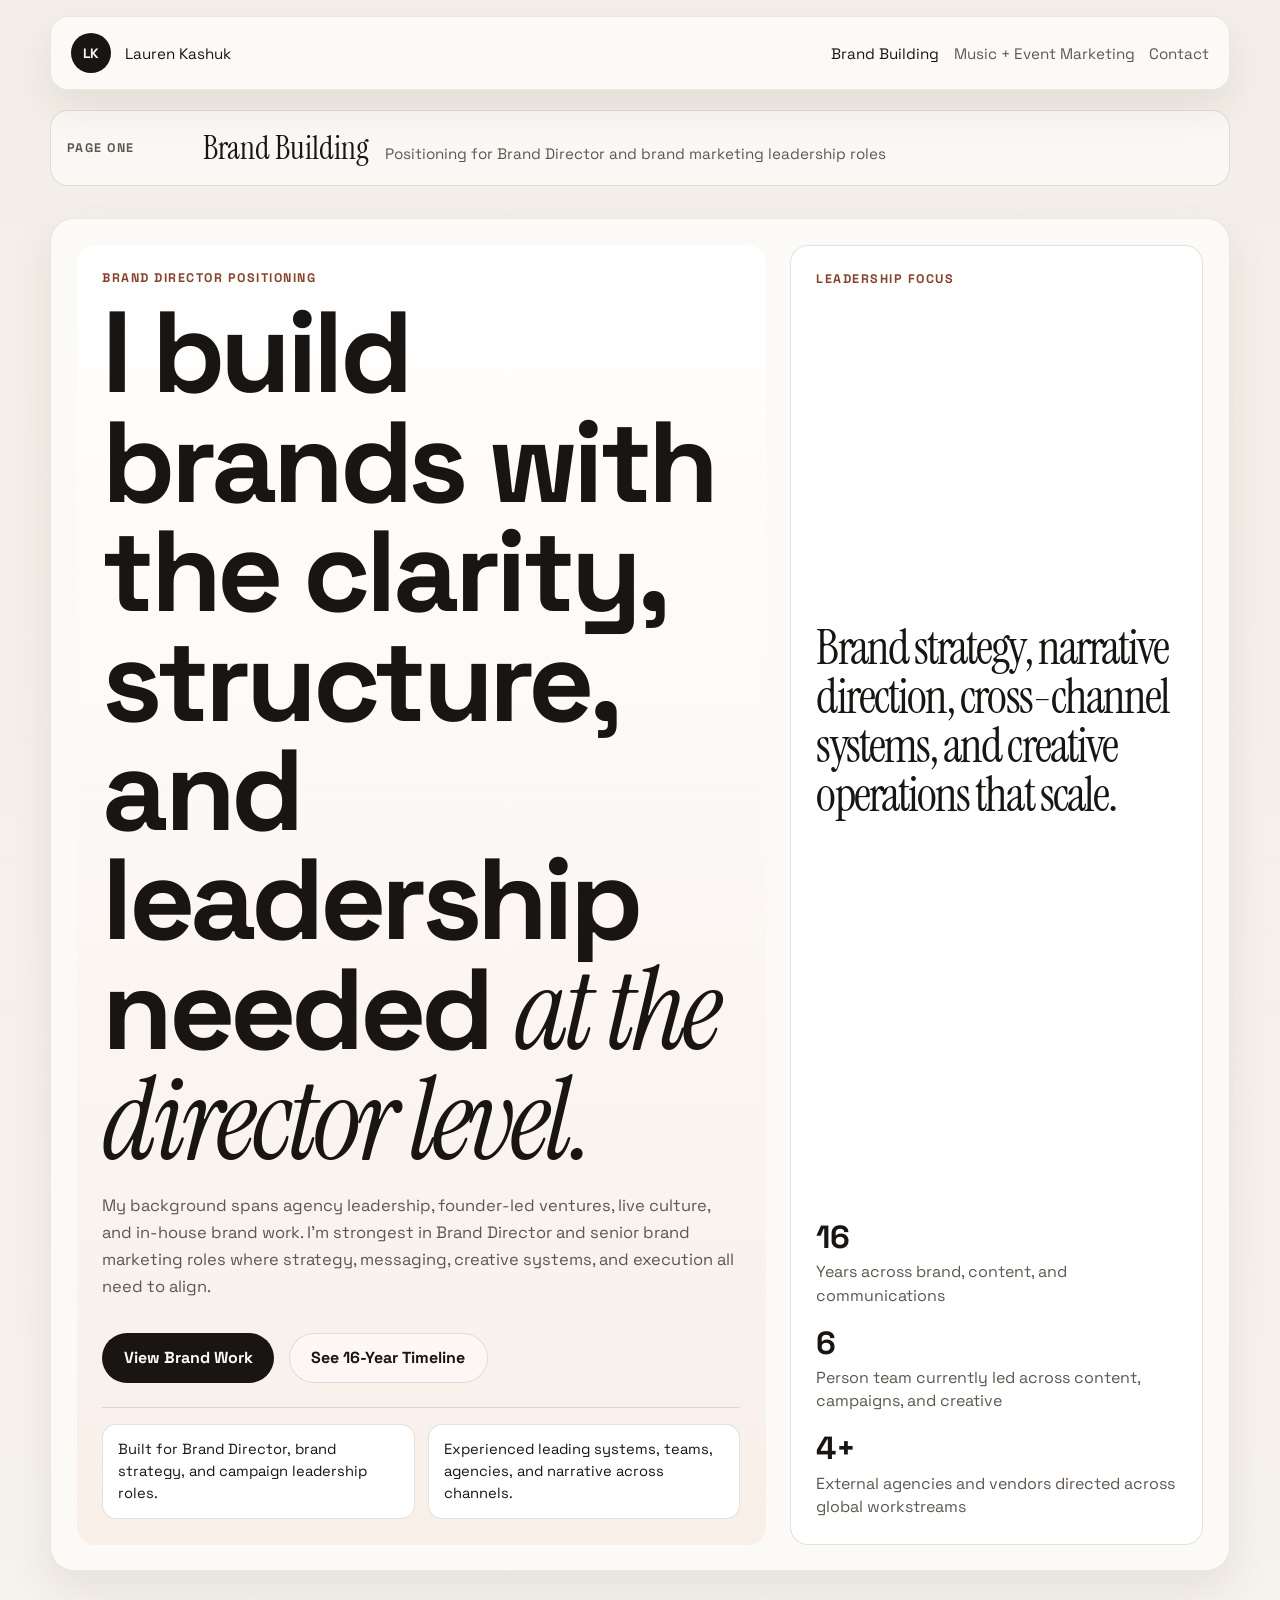
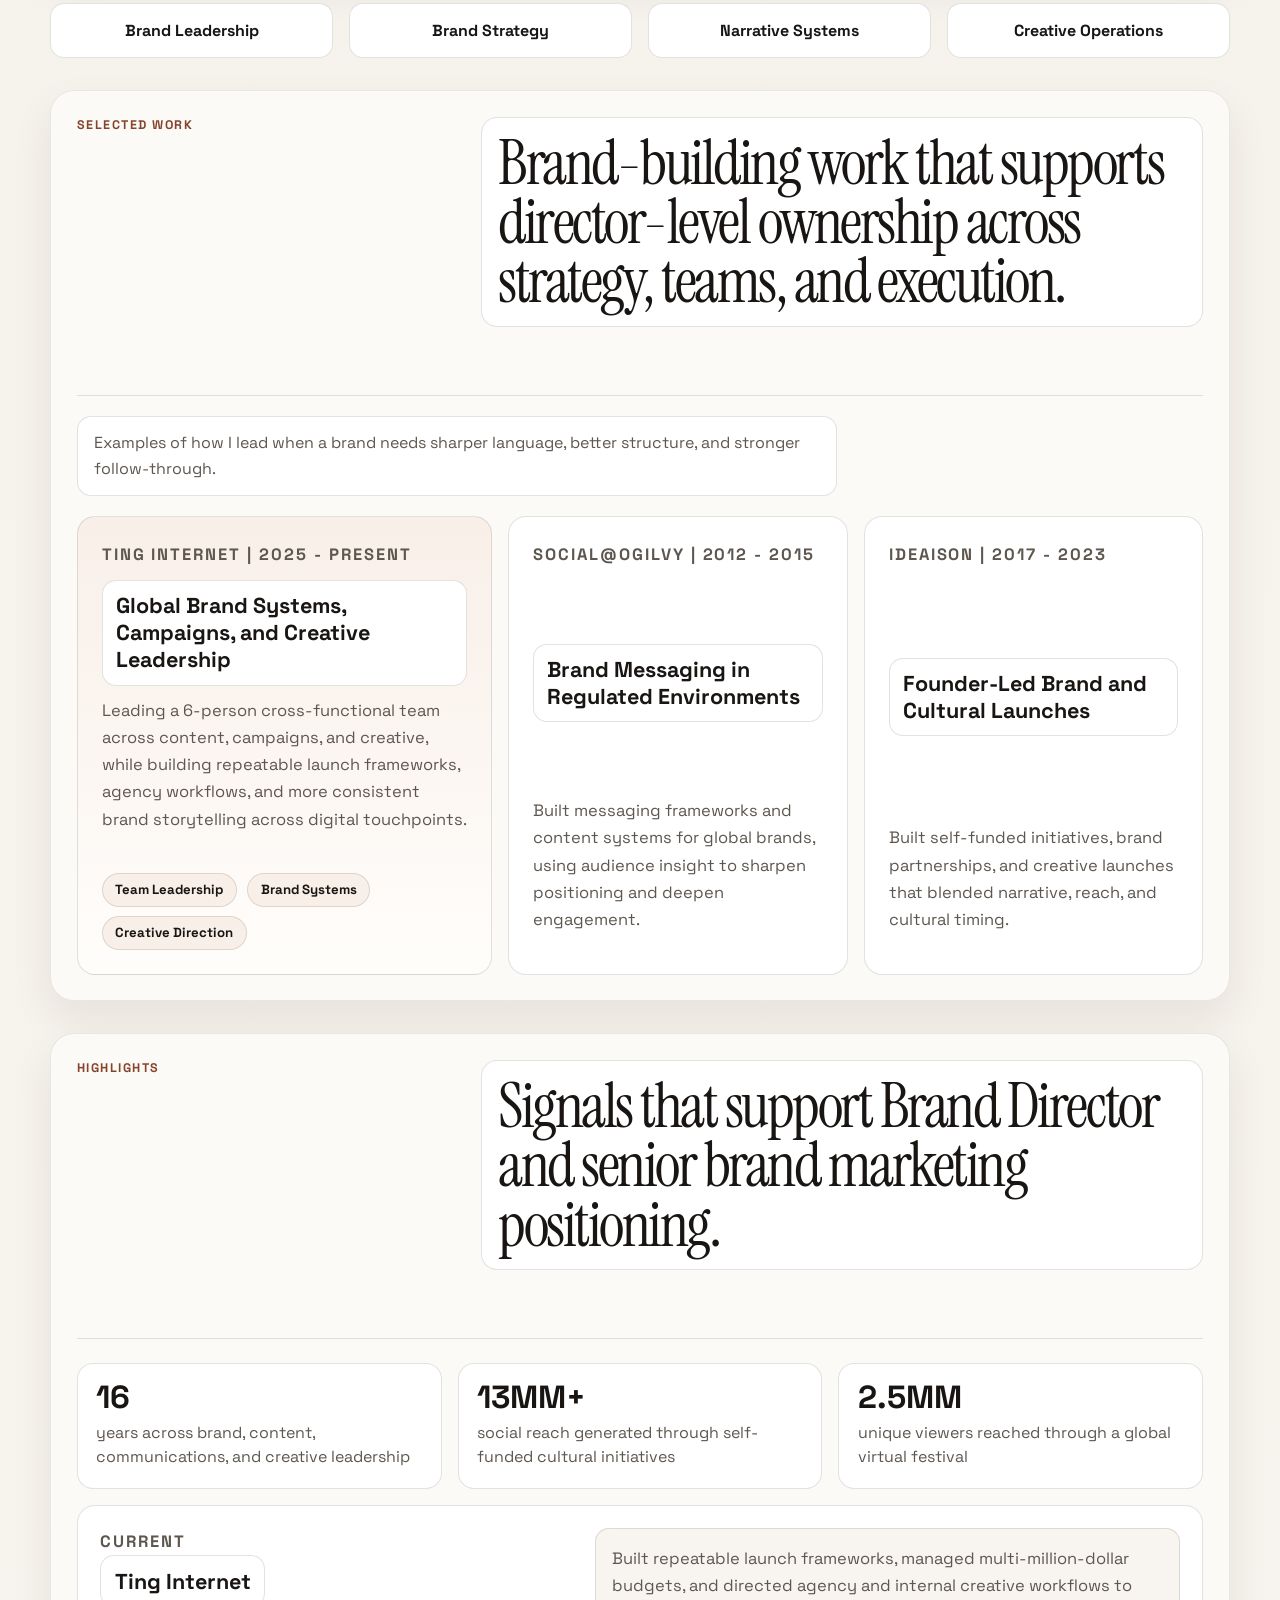
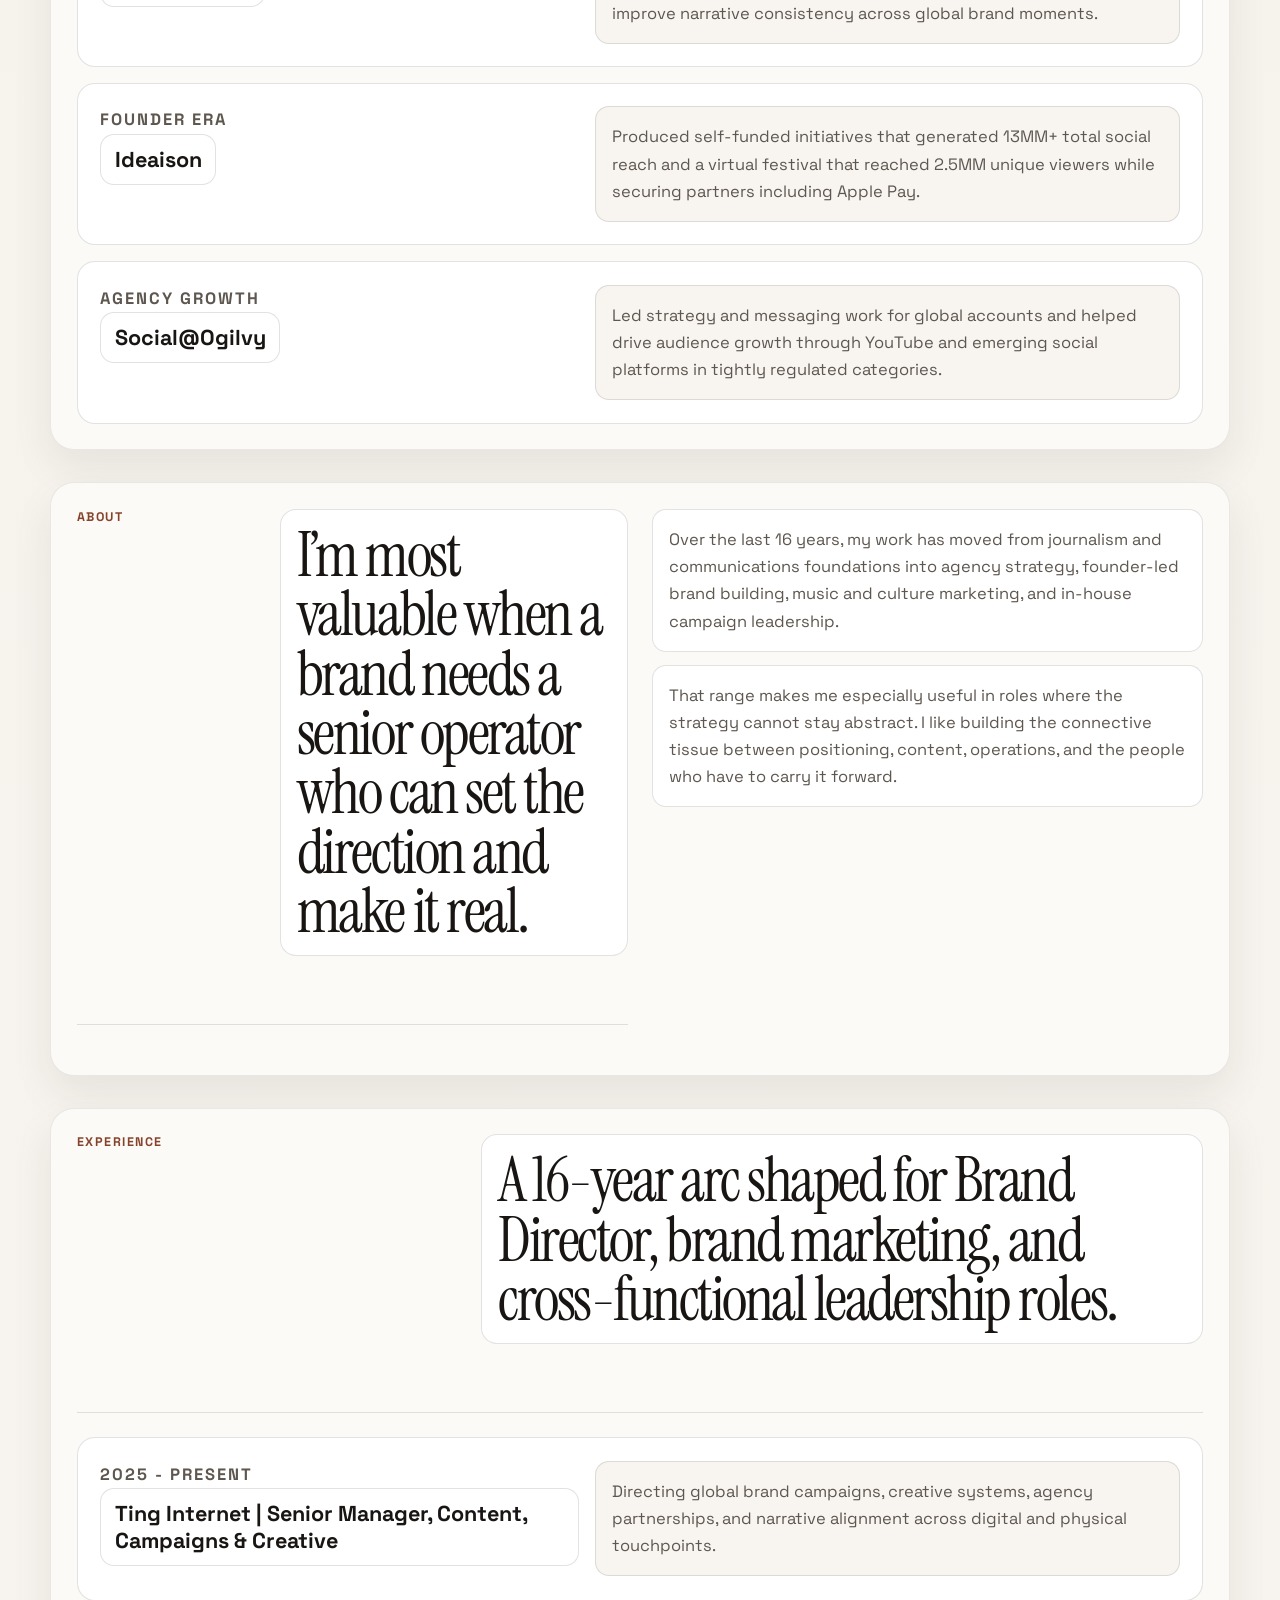
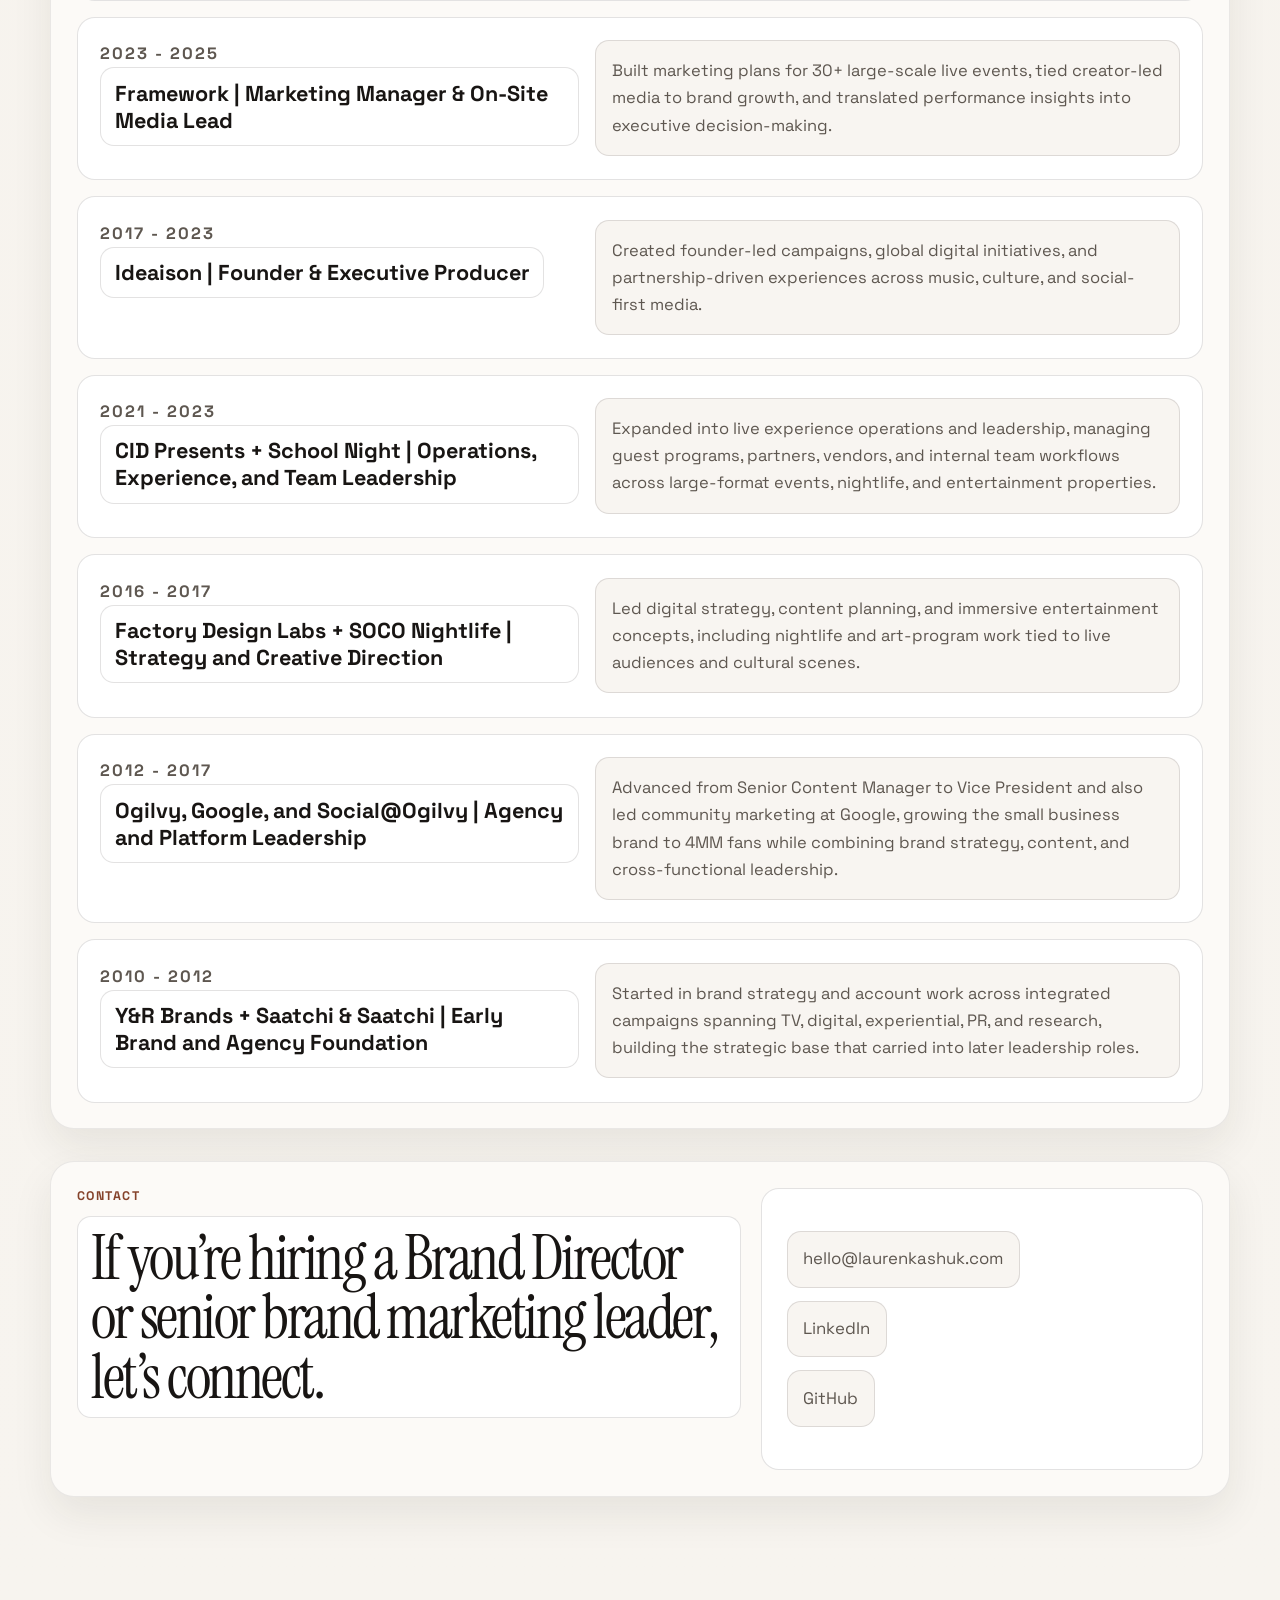
==== index.html @ 72a8b928 "Add files via upload" ====
<!DOCTYPE html>
<html lang="en">
  <head>
    <meta charset="UTF-8" />
    <meta name="viewport" content="width=device-width, initial-scale=1.0" />
    <title>Lauren Kashuk | Brand Building</title>
    <meta
      name="description"
      content="Brand building portfolio page for Lauren Kashuk featuring strategy, positioning, and selected brand-focused work."
    />
    <link rel="preconnect" href="https://fonts.googleapis.com" />
    <link rel="preconnect" href="https://fonts.gstatic.com" crossorigin />
    <link
      href="https://fonts.googleapis.com/css2?family=Instrument+Serif:ital@0;1&family=Space+Grotesk:wght@400;500;700&display=swap"
      rel="stylesheet"
    />
    <link rel="stylesheet" href="styles.css" />
  </head>
  <body class="brand-page">
    <div class="page-shell">
      <header class="site-header">
        <a class="brand" href="#top" aria-label="Homepage">
          <span class="brand-mark">LK</span>
          <span class="brand-text">Lauren Kashuk</span>
        </a>
        <nav class="site-nav" aria-label="Primary">
          <a href="index.html" data-page="index.html">Brand Building</a>
          <a href="music-events.html" data-page="music-events.html">Music + Event Marketing</a>
          <a href="#contact">Contact</a>
        </nav>
      </header>

      <main id="top">
        <section class="page-banner reveal">
          <p class="banner-label">Page One</p>
          <div class="banner-copy">
            <p>Brand Building</p>
            <span>Positioning for Brand Director and brand marketing leadership roles</span>
          </div>
        </section>
        <section class="hero section reveal">
          <div class="hero-copy">
            <p class="eyebrow">Brand Director Positioning</p>
            <h1>
              I build brands with the clarity, structure, and leadership needed
              <span>at the director level.</span>
            </h1>
            <p class="hero-text">
              My background spans agency leadership, founder-led ventures, live
              culture, and in-house brand work. I’m strongest in Brand Director
              and senior brand marketing roles where strategy, messaging,
              creative systems, and execution all need to align.
            </p>
            <div class="hero-actions">
              <a class="button button-primary" href="#work">View Brand Work</a>
              <a class="button button-secondary" href="#experience">See 16-Year Timeline</a>
            </div>
            <div class="hero-details">
              <p>Built for Brand Director, brand strategy, and campaign leadership roles.</p>
              <p>Experienced leading systems, teams, agencies, and narrative across channels.</p>
            </div>
          </div>
          <aside class="hero-card reveal">
            <p class="card-label">Leadership Focus</p>
            <h2>Brand strategy, narrative direction, cross-channel systems, and creative operations that scale.</h2>
            <ul class="stat-list">
              <li>
                <span class="stat-value">16</span>
                <span class="stat-label">Years across brand, content, and communications</span>
              </li>
              <li>
                <span class="stat-value">6</span>
                <span class="stat-label">Person team currently led across content, campaigns, and creative</span>
              </li>
              <li>
                <span class="stat-value">4+</span>
                <span class="stat-label">External agencies and vendors directed across global workstreams</span>
              </li>
            </ul>
          </aside>
        </section>

        <section class="feature-strip reveal">
          <p>Brand Leadership</p>
          <p>Brand Strategy</p>
          <p>Narrative Systems</p>
          <p>Creative Operations</p>
        </section>

        <section class="section reveal" id="work">
          <div class="section-heading">
            <p class="eyebrow">Selected Work</p>
            <h2>Brand-building work that supports director-level ownership across strategy, teams, and execution.</h2>
          </div>
          <div class="section-intro">
            <p>Examples of how I lead when a brand needs sharper language, better structure, and stronger follow-through.</p>
          </div>
          <div class="project-grid">
            <article class="project-card project-card-large">
              <p class="project-type">Ting Internet | 2025 - Present</p>
              <h3>Global Brand Systems, Campaigns, and Creative Leadership</h3>
              <p>
                Leading a 6-person cross-functional team across content,
                campaigns, and creative, while building repeatable launch
                frameworks, agency workflows, and more consistent brand
                storytelling across digital touchpoints.
              </p>
              <div class="tag-row">
                <span>Team Leadership</span>
                <span>Brand Systems</span>
                <span>Creative Direction</span>
              </div>
            </article>
            <article class="project-card">
              <p class="project-type">Social@Ogilvy | 2012 - 2015</p>
              <h3>Brand Messaging in Regulated Environments</h3>
              <p>
                Built messaging frameworks and content systems for global brands,
                using audience insight to sharpen positioning and deepen engagement.
              </p>
            </article>
            <article class="project-card">
              <p class="project-type">Ideaison | 2017 - 2023</p>
              <h3>Founder-Led Brand and Cultural Launches</h3>
              <p>
                Built self-funded initiatives, brand partnerships, and creative
                launches that blended narrative, reach, and cultural timing.
              </p>
            </article>
          </div>
        </section>

        <section class="section reveal">
          <div class="section-heading">
            <p class="eyebrow">Highlights</p>
            <h2>Signals that support Brand Director and senior brand marketing positioning.</h2>
          </div>
          <div class="metrics-grid">
            <article class="metric-card">
              <span>16</span>
              <p>years across brand, content, communications, and creative leadership</p>
            </article>
            <article class="metric-card">
              <span>13MM+</span>
              <p>social reach generated through self-funded cultural initiatives</p>
            </article>
            <article class="metric-card">
              <span>2.5MM</span>
              <p>unique viewers reached through a global virtual festival</p>
            </article>
          </div>
          <div class="timeline">
            <article class="timeline-item">
              <div>
                <p class="timeline-year">Current</p>
                <h3>Ting Internet</h3>
              </div>
              <p>
                Built repeatable launch frameworks, managed multi-million-dollar
                budgets, and directed agency and internal creative workflows to
                improve narrative consistency across global brand moments.
              </p>
            </article>
            <article class="timeline-item">
              <div>
                <p class="timeline-year">Founder Era</p>
                <h3>Ideaison</h3>
              </div>
              <p>
                Produced self-funded initiatives that generated 13MM+ total
                social reach and a virtual festival that reached 2.5MM unique
                viewers while securing partners including Apple Pay.
              </p>
            </article>
            <article class="timeline-item">
              <div>
                <p class="timeline-year">Agency Growth</p>
                <h3>Social@Ogilvy</h3>
              </div>
              <p>
                Led strategy and messaging work for global accounts and helped
                drive audience growth through YouTube and emerging social
                platforms in tightly regulated categories.
              </p>
            </article>
          </div>
        </section>

        <section class="section split-section reveal" id="about">
          <div class="section-heading">
            <p class="eyebrow">About</p>
            <h2>I’m most valuable when a brand needs a senior operator who can set the direction and make it real.</h2>
          </div>
          <div class="about-copy">
              <p>
                Over the last 16 years, my work has moved from journalism and
                communications foundations into agency strategy, founder-led brand
                building, music and culture marketing, and in-house campaign leadership.
            </p>
              <p>
                That range makes me especially useful in roles where the strategy
                cannot stay abstract. I like building the connective tissue
                between positioning, content, operations, and the people who have
                to carry it forward.
              </p>
            </div>
        </section>

        <section class="section reveal" id="experience">
          <div class="section-heading">
            <p class="eyebrow">Experience</p>
            <h2>A 16-year arc shaped for Brand Director, brand marketing, and cross-functional leadership roles.</h2>
          </div>
          <div class="timeline">
            <article class="timeline-item">
              <div>
                <p class="timeline-year">2025 - Present</p>
                <h3>Ting Internet | Senior Manager, Content, Campaigns & Creative</h3>
              </div>
              <p>
                Directing global brand campaigns, creative systems, agency
                partnerships, and narrative alignment across digital and physical touchpoints.
              </p>
            </article>
            <article class="timeline-item">
              <div>
                <p class="timeline-year">2023 - 2025</p>
                <h3>Framework | Marketing Manager & On-Site Media Lead</h3>
              </div>
              <p>
                Built marketing plans for 30+ large-scale live events, tied
                creator-led media to brand growth, and translated performance insights into executive decision-making.
              </p>
            </article>
            <article class="timeline-item">
              <div>
                <p class="timeline-year">2017 - 2023</p>
                <h3>Ideaison | Founder & Executive Producer</h3>
              </div>
              <p>
                Created founder-led campaigns, global digital initiatives, and
                partnership-driven experiences across music, culture, and social-first media.
              </p>
            </article>
            <article class="timeline-item">
              <div>
                <p class="timeline-year">2021 - 2023</p>
                <h3>CID Presents + School Night | Operations, Experience, and Team Leadership</h3>
              </div>
              <p>
                Expanded into live experience operations and leadership, managing
                guest programs, partners, vendors, and internal team workflows
                across large-format events, nightlife, and entertainment properties.
              </p>
            </article>
            <article class="timeline-item">
              <div>
                <p class="timeline-year">2016 - 2017</p>
                <h3>Factory Design Labs + SOCO Nightlife | Strategy and Creative Direction</h3>
              </div>
              <p>
                Led digital strategy, content planning, and immersive
                entertainment concepts, including nightlife and art-program work
                tied to live audiences and cultural scenes.
              </p>
            </article>
            <article class="timeline-item">
              <div>
                <p class="timeline-year">2012 - 2017</p>
                <h3>Ogilvy, Google, and Social@Ogilvy | Agency and Platform Leadership</h3>
              </div>
              <p>
                Advanced from Senior Content Manager to Vice President and also
                led community marketing at Google, growing the small business
                brand to 4MM fans while combining brand strategy, content, and
                cross-functional leadership.
              </p>
            </article>
            <article class="timeline-item">
              <div>
                <p class="timeline-year">2010 - 2012</p>
                <h3>Y&amp;R Brands + Saatchi &amp; Saatchi | Early Brand and Agency Foundation</h3>
              </div>
              <p>
                Started in brand strategy and account work across integrated
                campaigns spanning TV, digital, experiential, PR, and research,
                building the strategic base that carried into later leadership roles.
              </p>
            </article>
          </div>
        </section>

        <section class="section contact-section reveal" id="contact">
          <div>
            <p class="eyebrow">Contact</p>
            <h2>If you’re hiring a Brand Director or senior brand marketing leader, let’s connect.</h2>
          </div>
          <div class="contact-card">
            <a href="mailto:hello@laurenkashuk.com">hello@laurenkashuk.com</a>
            <a href="https://www.linkedin.com/" target="_blank" rel="noreferrer">LinkedIn</a>
            <a href="https://www.github.com/" target="_blank" rel="noreferrer">GitHub</a>
          </div>
        </section>
      </main>
    </div>

    <script src="script.js"></script>
  </body>
</html>
---- styles.css ----
:root {
  --bg: #f6f2ec;
  --surface: #fcfaf7;
  --surface-strong: #ffffff;
  --text: #181513;
  --muted: #5e5750;
  --line: rgba(24, 21, 19, 0.12);
  --accent: #c75c36;
  --accent-deep: #8f3418;
  --shadow: 0 18px 40px rgba(42, 34, 29, 0.08);
  --radius-lg: 24px;
  --radius-md: 18px;
  --radius-sm: 12px;
  --max-width: 1180px;
  --accent-soft: rgba(199, 92, 54, 0.08);
  --accent-contrast: #f7eee6;
}

* {
  box-sizing: border-box;
}

html {
  scroll-behavior: smooth;
}

body {
  margin: 0;
  min-height: 100vh;
  font-family: "Space Grotesk", sans-serif;
  color: var(--text);
  background:
    linear-gradient(180deg, #f3eee7 0%, var(--bg) 28%, #f7f4ef 100%);
}

body.brand-page {
  --accent: #bc603d;
  --accent-deep: #85432b;
  --accent-soft: rgba(188, 96, 61, 0.08);
  --accent-contrast: #f8efe8;
}

body.music-page {
  --accent: #2d5d53;
  --accent-deep: #1b4038;
  --accent-soft: rgba(45, 93, 83, 0.08);
  --accent-contrast: #e9f1ee;
}

a {
  color: inherit;
  text-decoration: none;
}

.page-shell {
  width: min(calc(100% - 2rem), var(--max-width));
  margin: 0 auto;
  padding: 1rem 0 5rem;
}

.site-header {
  position: sticky;
  top: 1rem;
  z-index: 10;
  display: flex;
  align-items: center;
  justify-content: space-between;
  gap: 1rem;
  margin-bottom: 1.25rem;
  padding: 1rem 1.25rem;
  background: rgba(252, 250, 247, 0.96);
  backdrop-filter: blur(10px);
  border: 1px solid rgba(24, 21, 19, 0.08);
  border-radius: 18px;
  box-shadow: var(--shadow);
}

.brand,
.site-nav {
  display: flex;
  align-items: center;
  gap: 0.9rem;
}

.brand-mark {
  display: inline-grid;
  place-items: center;
  width: 2.5rem;
  height: 2.5rem;
  border-radius: 50%;
  background: var(--text);
  color: #fff7ef;
  font-size: 0.85rem;
  font-weight: 700;
}

.brand-text,
.site-nav a {
  font-size: 0.95rem;
}

.site-nav a {
  color: var(--muted);
  transition: color 180ms ease;
}

.site-nav a:hover,
.site-nav a.is-active {
  color: var(--text);
}

.page-banner {
  display: grid;
  grid-template-columns: 120px 1fr;
  gap: 1rem;
  align-items: center;
  margin-bottom: 1.5rem;
  padding: 1rem;
  border: 1px solid var(--line);
  border-radius: 18px;
  background: rgba(252, 250, 247, 0.82);
}

.banner-label {
  margin: 0;
  color: var(--muted);
  font-size: 0.78rem;
  font-weight: 700;
  letter-spacing: 0.12em;
  text-transform: uppercase;
}

.banner-copy {
  display: flex;
  flex-wrap: wrap;
  align-items: baseline;
  gap: 1rem;
}

.banner-copy p,
.banner-copy span {
  margin: 0;
}

.banner-copy p {
  font-family: "Instrument Serif", serif;
  font-size: clamp(1.4rem, 3vw, 2rem);
}

.banner-copy span {
  color: var(--muted);
  font-size: 0.95rem;
}

.section {
  margin: 2rem 0;
  padding: clamp(1.5rem, 2vw, 2rem);
  border: 1px solid rgba(24, 21, 19, 0.08);
  border-radius: var(--radius-lg);
  background: var(--surface);
  box-shadow: var(--shadow);
}

.hero {
  display: grid;
  grid-template-columns: 1.5fr 0.9fr;
  gap: 1.5rem;
  align-items: stretch;
  min-height: 72vh;
}

.hero-copy,
.hero-card,
.contact-card {
  padding: clamp(1.2rem, 2vw, 2rem);
  border-radius: calc(var(--radius-lg) - 6px);
}

.hero-copy {
  display: flex;
  flex-direction: column;
  justify-content: center;
  background: linear-gradient(180deg, var(--surface-strong), var(--accent-contrast));
}

.eyebrow,
.card-label,
.project-type,
.timeline-year {
  margin: 0 0 0.75rem;
  color: var(--accent-deep);
  font-size: 0.78rem;
  font-weight: 700;
  letter-spacing: 0.12em;
  text-transform: uppercase;
}

h1,
h2,
h3,
p {
  margin-top: 0;
}

h1,
h2 {
  line-height: 0.95;
  letter-spacing: -0.04em;
}

h1 {
  max-width: 9ch;
  margin-bottom: 1rem;
  font-size: clamp(3.6rem, 9vw, 7.5rem);
}

h1 span,
h2 {
  font-family: "Instrument Serif", serif;
  font-weight: 400;
}

h1 span {
  font-style: italic;
}

h2 {
  font-size: clamp(2.1rem, 5vw, 3.9rem);
}

h3 {
  margin-bottom: 0.7rem;
  font-size: 1.35rem;
}

.hero-text,
.about-copy p,
.timeline-item p,
.project-card p,
.contact-card a {
  color: var(--muted);
  font-size: 1.03rem;
  line-height: 1.65;
}

.section-intro {
  margin: -0.25rem 0 1.25rem;
}

.section-intro p {
  width: fit-content;
  max-width: 760px;
  margin: 0;
  padding: 0.85rem 1rem;
  color: var(--muted);
  background: var(--surface-strong);
  border: 1px solid var(--line);
  border-radius: 14px;
  line-height: 1.6;
}

.hero-details {
  display: grid;
  grid-template-columns: repeat(2, minmax(0, 1fr));
  gap: 0.8rem;
  margin-top: 1.5rem;
  padding-top: 1rem;
  border-top: 1px solid var(--line);
}

.hero-details p {
  margin: 0;
  padding: 0.85rem 0.95rem;
  color: var(--text);
  background: var(--surface-strong);
  border: 1px solid var(--line);
  border-radius: 14px;
  font-size: 0.92rem;
  line-height: 1.5;
}

.hero-actions {
  display: flex;
  flex-wrap: wrap;
  gap: 0.9rem;
  margin-top: 1rem;
}

.button {
  display: inline-flex;
  align-items: center;
  justify-content: center;
  min-height: 3.1rem;
  padding: 0 1.35rem;
  border-radius: 999px;
  font-weight: 700;
  transition:
    transform 180ms ease,
    background 180ms ease,
    color 180ms ease;
}

.button:hover {
  transform: translateY(-2px);
}

.button-primary {
  background: var(--text);
  color: #fffaf3;
}

.button-secondary {
  border: 1px solid var(--line);
  background: rgba(255, 255, 255, 0.45);
}

.hero-card,
.project-card,
.timeline-item,
.contact-card {
  border: 1px solid var(--line);
  background: var(--surface-strong);
}

.hero-card {
  display: flex;
  flex-direction: column;
  justify-content: space-between;
}

.hero-card h2 {
  font-size: clamp(1.9rem, 4vw, 3rem);
  line-height: 1.02;
}

.stat-list {
  display: grid;
  gap: 1rem;
  padding: 0;
  margin: 2rem 0 0;
  list-style: none;
}

.stat-value {
  display: block;
  margin-bottom: 0.2rem;
  font-size: 2rem;
  font-weight: 700;
}

.stat-label {
  color: var(--muted);
  line-height: 1.45;
}

.feature-strip {
  display: grid;
  grid-template-columns: repeat(4, 1fr);
  gap: 1rem;
  margin: 1.5rem 0 2rem;
}

.feature-strip p {
  margin: 0;
  padding: 1rem 1.2rem;
  border: 1px solid var(--line);
  border-radius: 14px;
  background: var(--surface-strong);
  text-align: center;
  font-weight: 700;
}

.section-heading {
  display: grid;
  grid-template-columns: 0.7fr 1.3fr;
  gap: 1rem;
  margin-bottom: 1.5rem;
  align-items: start;
  padding-bottom: 1rem;
  border-bottom: 1px solid var(--line);
}

.section-heading h2 {
  padding: 0.95rem 1rem;
  background: var(--surface-strong);
  border: 1px solid var(--line);
  border-radius: 16px;
}

.project-grid {
  display: grid;
  grid-template-columns: 1.1fr 0.9fr 0.9fr;
  gap: 1rem;
}

.metrics-grid {
  display: grid;
  grid-template-columns: repeat(3, 1fr);
  gap: 1rem;
  margin-bottom: 1rem;
}

.metric-card {
  padding: 1.1rem 1.15rem;
  background: var(--surface-strong);
  border: 1px solid var(--line);
  border-radius: 16px;
}

.metric-card span {
  display: block;
  margin-bottom: 0.45rem;
  font-size: 2rem;
  font-weight: 700;
  line-height: 1;
}

.metric-card p {
  margin: 0;
  color: var(--muted);
  line-height: 1.55;
}

.project-card {
  min-height: 280px;
  padding: 1.5rem;
  border-radius: var(--radius-md);
  display: flex;
  flex-direction: column;
  justify-content: space-between;
  transition:
    transform 180ms ease,
    box-shadow 180ms ease,
    border-color 180ms ease;
}

.project-card-large {
  background: linear-gradient(180deg, var(--accent-contrast), #fffdfb);
}

.project-card h3,
.timeline-item h3,
.contact-section h2 {
  display: inline-block;
  padding: 0.7rem 0.85rem;
  background: var(--surface-strong);
  border: 1px solid var(--line);
  border-radius: 14px;
}

.project-card:hover,
.timeline-item:hover,
.contact-card:hover {
  transform: translateY(-4px);
  box-shadow: 0 18px 40px rgba(78, 48, 35, 0.12);
  border-color: rgba(30, 26, 23, 0.18);
}

.tag-row {
  display: flex;
  flex-wrap: wrap;
  gap: 0.6rem;
  margin-top: 1.5rem;
}

.tag-row span {
  padding: 0.45rem 0.8rem;
  border-radius: 999px;
  background: var(--accent-contrast);
  border: 1px solid var(--line);
  font-size: 0.83rem;
  font-weight: 700;
}

.split-section {
  display: grid;
  grid-template-columns: 1fr 1fr;
  gap: 1.5rem;
}

.about-copy {
  display: grid;
  gap: 0.8rem;
  align-content: start;
}

.about-copy p {
  margin-bottom: 0;
  padding: 1rem;
  background: var(--surface-strong);
  border: 1px solid var(--line);
  border-radius: 14px;
}

.timeline {
  display: grid;
  gap: 1rem;
}

.timeline-item {
  display: grid;
  grid-template-columns: 0.9fr 1.1fr;
  gap: 1rem;
  padding: 1.4rem;
  border-radius: var(--radius-md);
  align-items: start;
}

.timeline-item p {
  margin-bottom: 0;
}

.timeline-item > p {
  padding: 1rem;
  background: #f8f5f1;
  border: 1px solid var(--line);
  border-radius: 14px;
}

.contact-section {
  display: grid;
  grid-template-columns: 1.2fr 0.8fr;
  gap: 1.25rem;
  align-items: stretch;
}

.contact-card {
  display: grid;
  align-content: center;
  gap: 0.8rem;
  background: var(--surface-strong);
}

.contact-card a {
  width: fit-content;
  padding: 0.85rem 0.95rem;
  font-size: 1.05rem;
  border: 1px solid var(--line);
  border-radius: 14px;
  background: #f8f5f1;
}

.contact-card a:hover {
  color: var(--text);
}

.reveal {
  opacity: 0;
  transform: translateY(26px);
  transition:
    opacity 600ms ease,
    transform 600ms ease;
}

.reveal.is-visible {
  opacity: 1;
  transform: translateY(0);
}

@media (max-width: 960px) {
  .hero,
  .page-banner,
  .section-heading,
  .project-grid,
  .metrics-grid,
  .split-section,
  .timeline-item,
  .contact-section,
  .feature-strip {
    grid-template-columns: 1fr;
  }

  .site-header {
    flex-direction: column;
    align-items: flex-start;
    border-radius: 28px;
  }

  .site-nav {
    flex-wrap: wrap;
  }

  h1 {
    max-width: 11ch;
  }

  .hero-details {
    grid-template-columns: 1fr;
  }
}

@media (max-width: 640px) {
  .page-shell {
    width: min(calc(100% - 1rem), var(--max-width));
  }

  .site-header,
  .section {
    padding: 1rem;
  }

  .hero {
    min-height: auto;
  }

  h1 {
    font-size: clamp(2.8rem, 16vw, 4.5rem);
  }

  h2 {
    font-size: clamp(1.8rem, 12vw, 3rem);
  }

  .hero-actions,
  .site-nav {
    width: 100%;
  }

  .button {
    width: 100%;
  }
}

@media (prefers-reduced-motion: reduce) {
  html {
    scroll-behavior: auto;
  }

  *,
  *::before,
  *::after {
    animation: none !important;
    transition: none !important;
  }

  .reveal {
    opacity: 1;
    transform: none;
  }
}
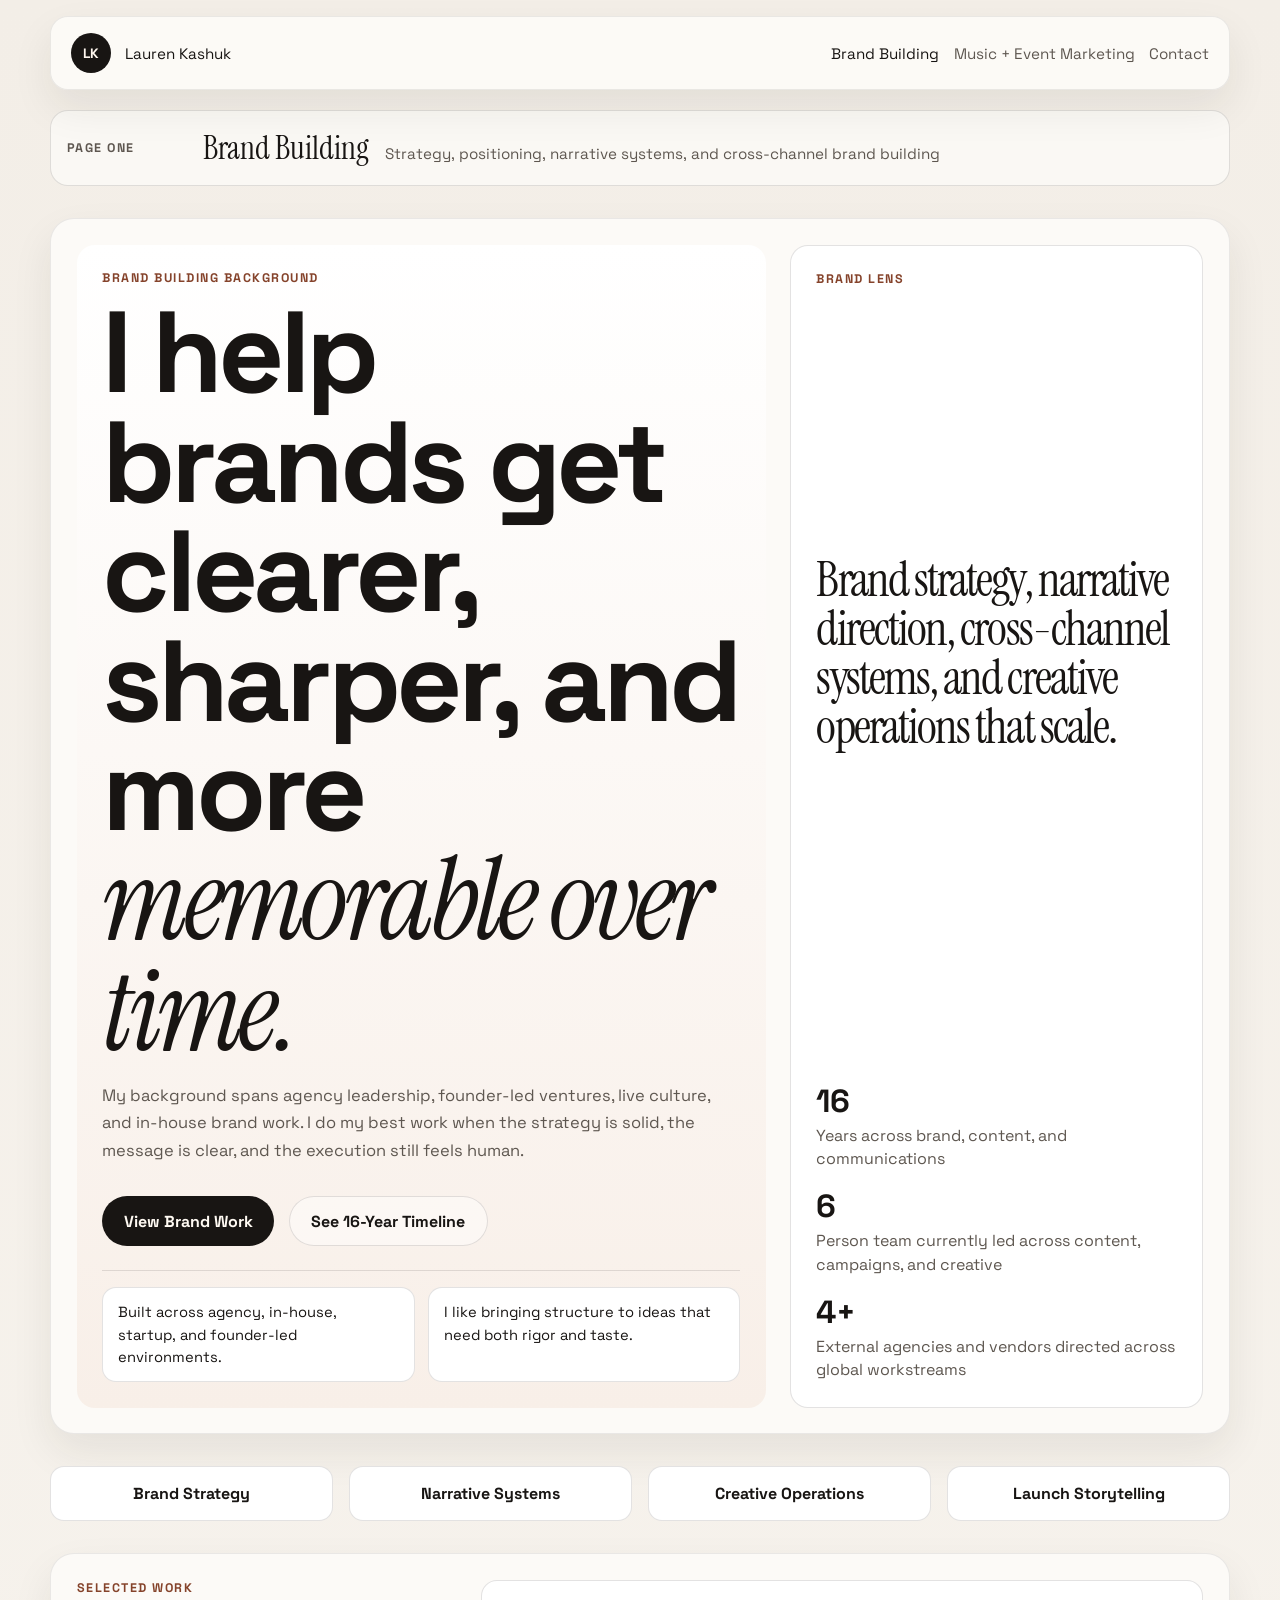
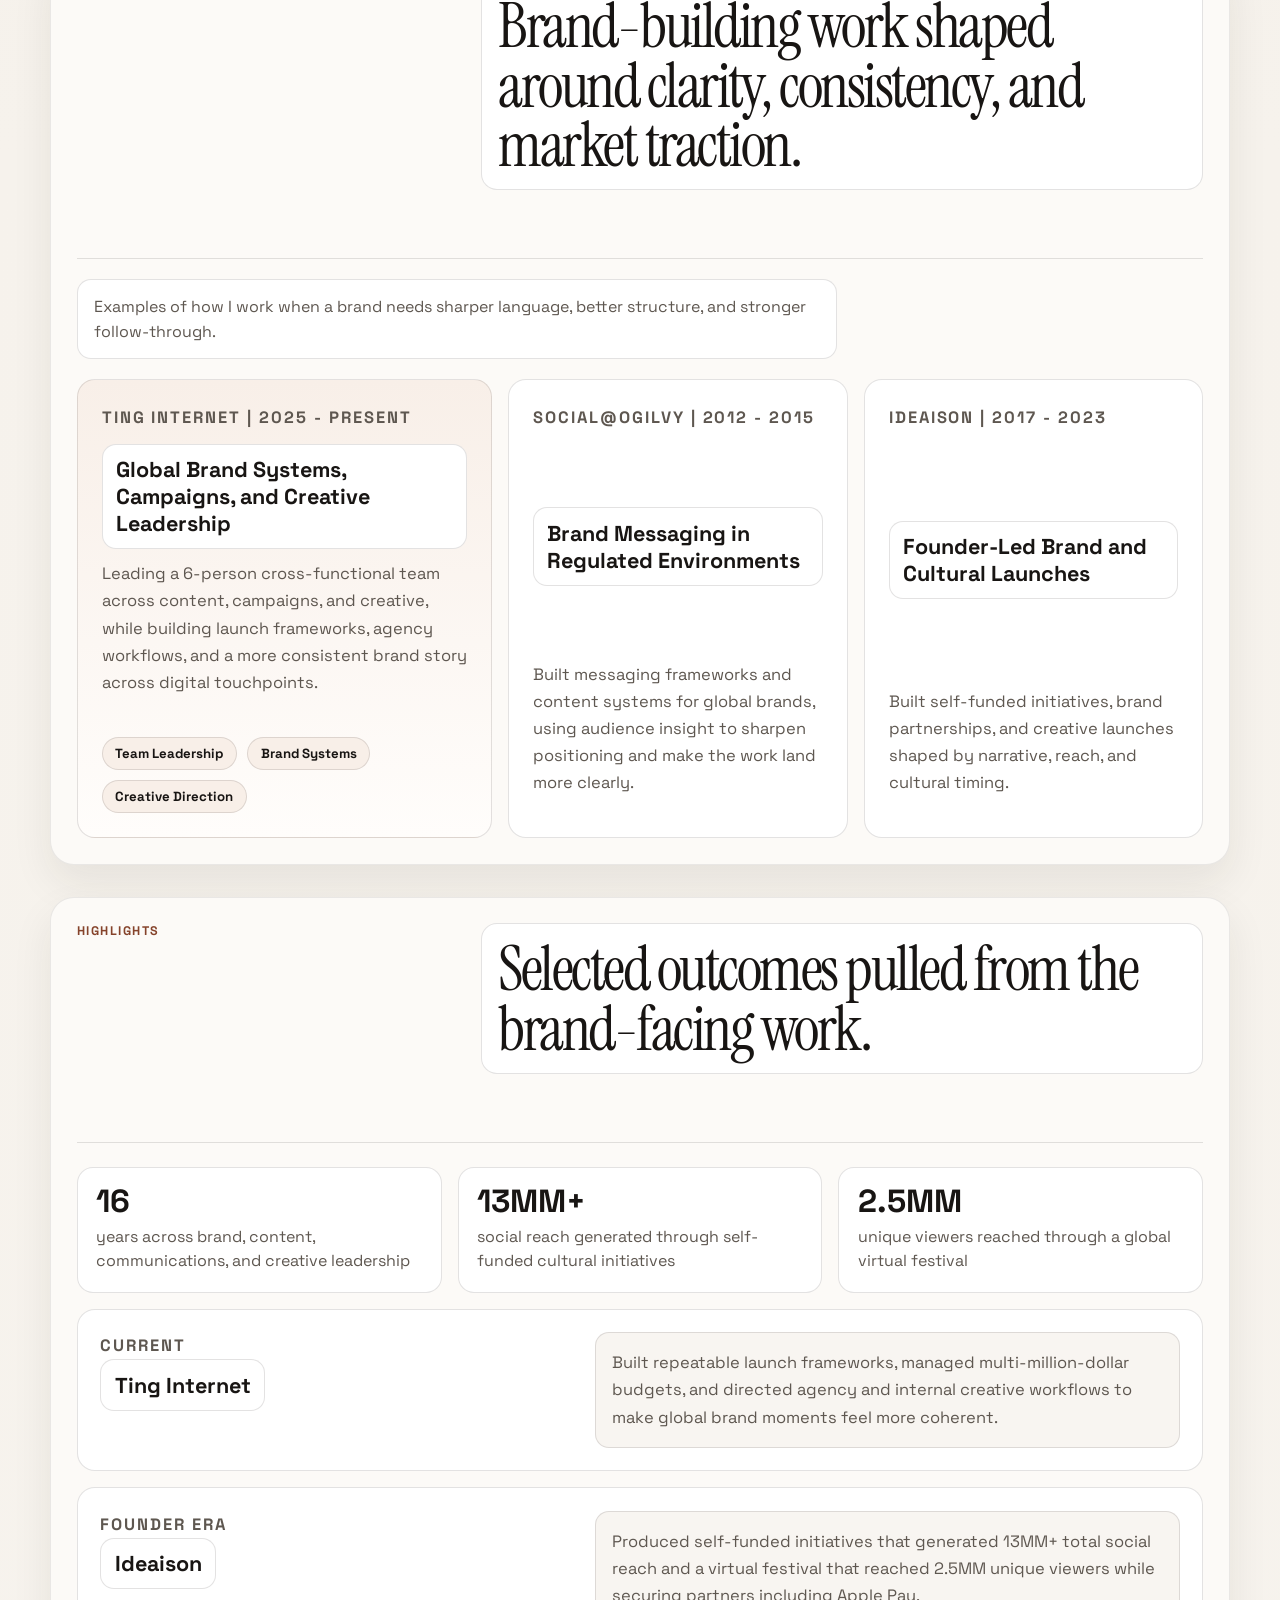
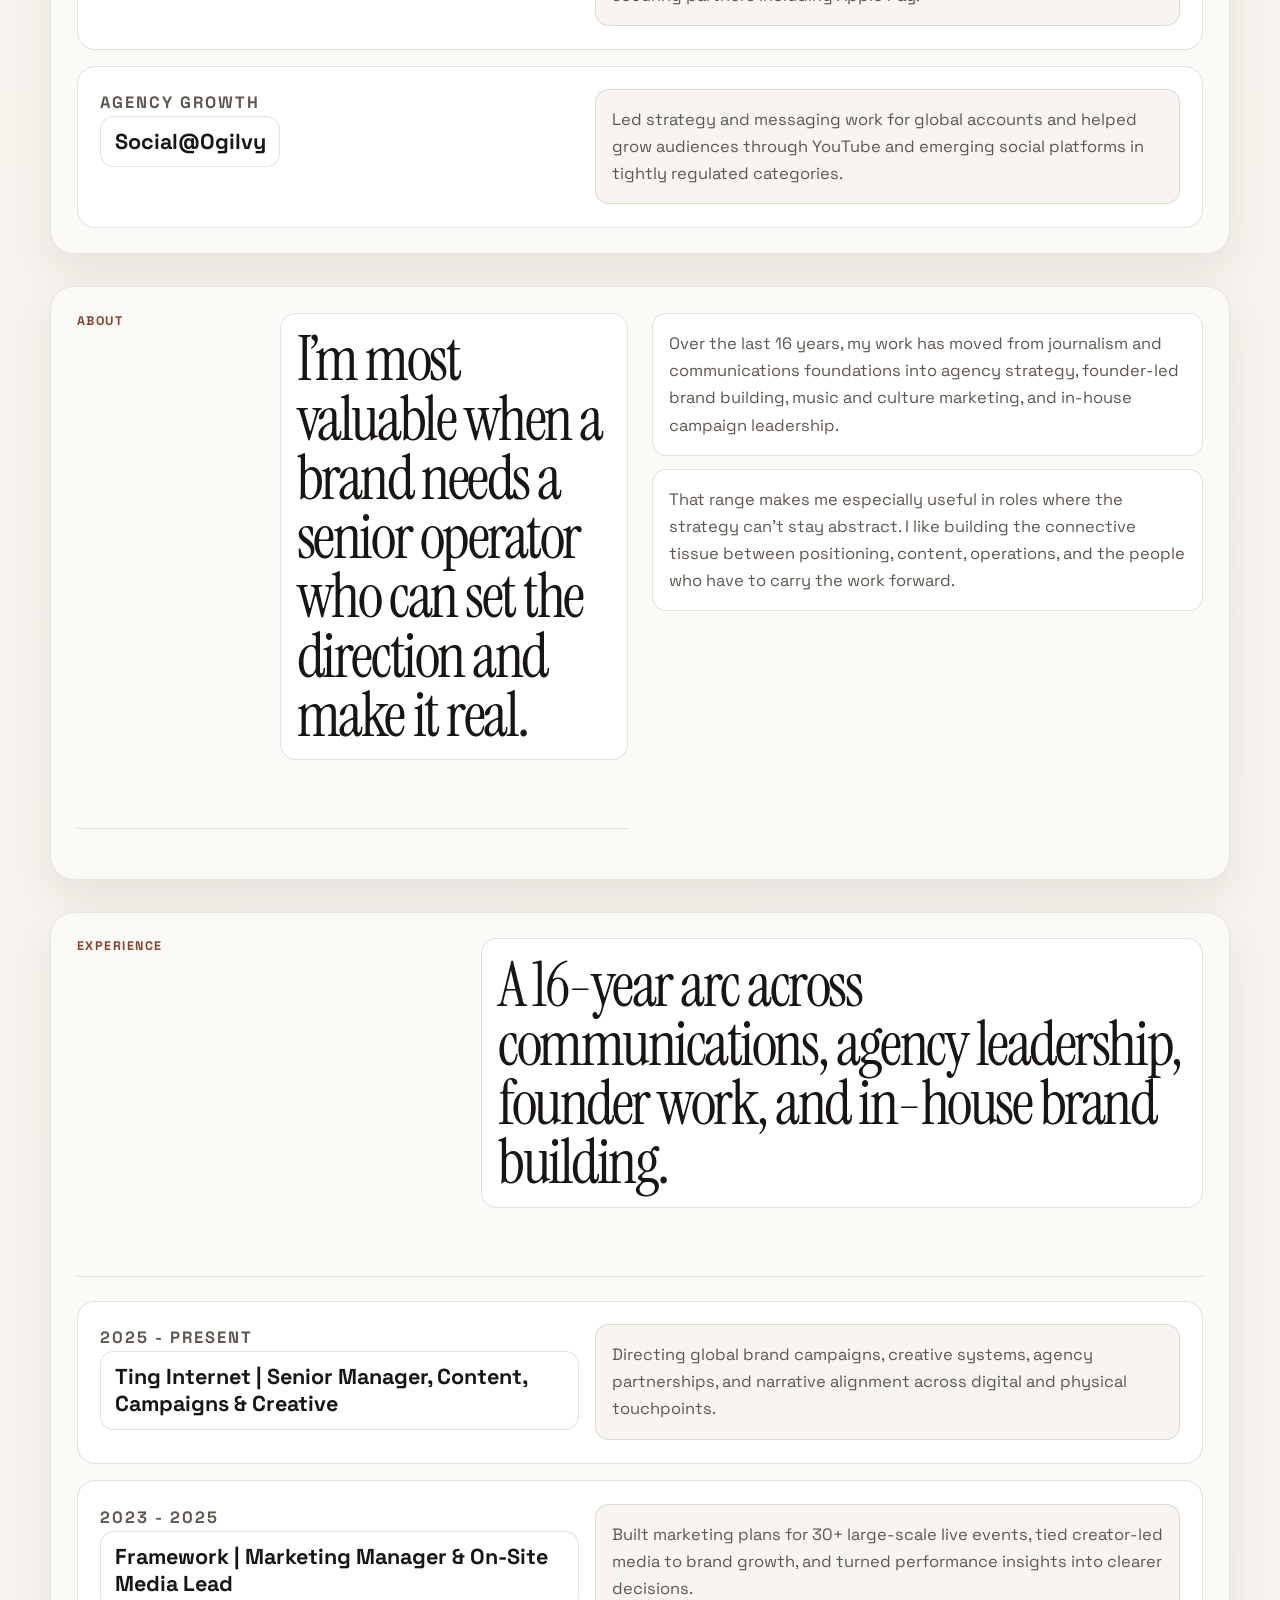
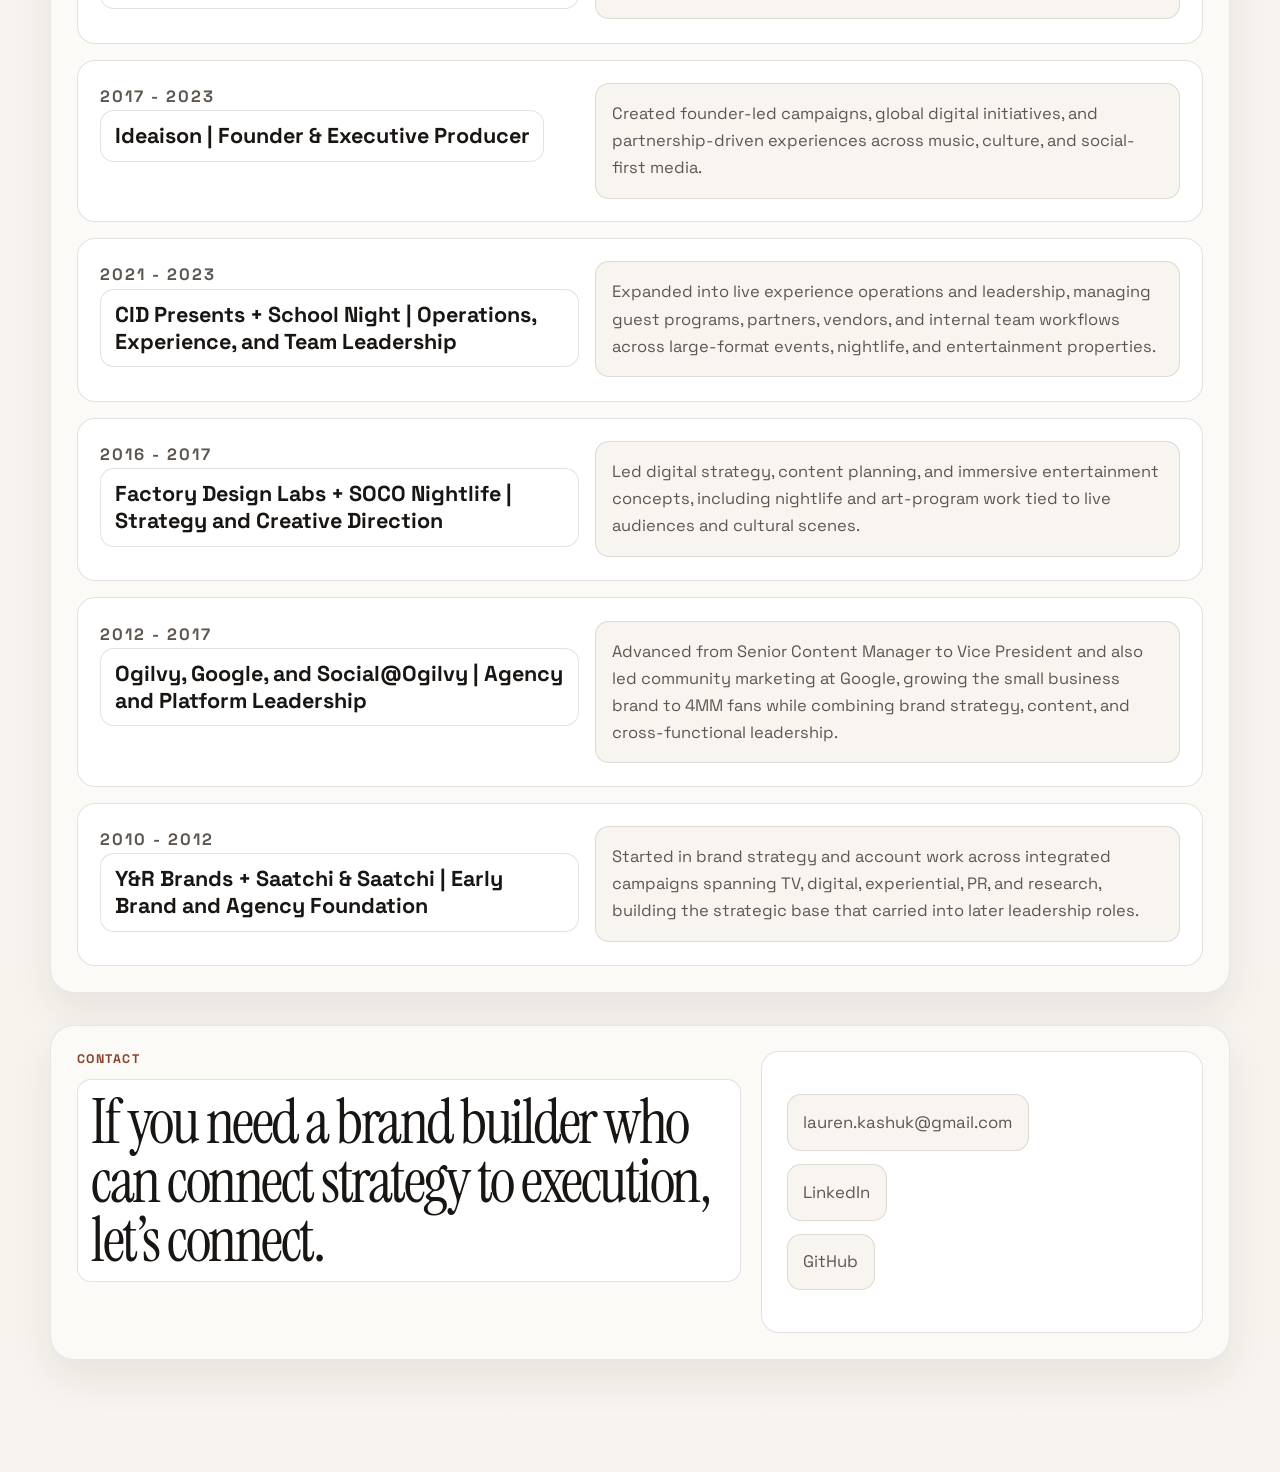
==== commit efff81b0: "Add files via upload" ====
--- a/index.html
+++ b/index.html
@@ -35,33 +35,33 @@
           <p class="banner-label">Page One</p>
           <div class="banner-copy">
             <p>Brand Building</p>
-            <span>Positioning for Brand Director and brand marketing leadership roles</span>
+            <span>Strategy, positioning, narrative systems, and cross-channel brand building</span>
           </div>
         </section>
         <section class="hero section reveal">
           <div class="hero-copy">
-            <p class="eyebrow">Brand Director Positioning</p>
+            <p class="eyebrow">Brand Building Background</p>
             <h1>
-              I build brands with the clarity, structure, and leadership needed
-              <span>at the director level.</span>
+              I help brands get clearer, sharper, and more
+              <span>memorable over time.</span>
             </h1>
             <p class="hero-text">
               My background spans agency leadership, founder-led ventures, live
-              culture, and in-house brand work. I’m strongest in Brand Director
-              and senior brand marketing roles where strategy, messaging,
-              creative systems, and execution all need to align.
+              culture, and in-house brand work. I do my best work when the
+              strategy is solid, the message is clear, and the execution still
+              feels human.
             </p>
             <div class="hero-actions">
               <a class="button button-primary" href="#work">View Brand Work</a>
               <a class="button button-secondary" href="#experience">See 16-Year Timeline</a>
             </div>
             <div class="hero-details">
-              <p>Built for Brand Director, brand strategy, and campaign leadership roles.</p>
-              <p>Experienced leading systems, teams, agencies, and narrative across channels.</p>
+              <p>Built across agency, in-house, startup, and founder-led environments.</p>
+              <p>I like bringing structure to ideas that need both rigor and taste.</p>
             </div>
           </div>
           <aside class="hero-card reveal">
-            <p class="card-label">Leadership Focus</p>
+            <p class="card-label">Brand Lens</p>
             <h2>Brand strategy, narrative direction, cross-channel systems, and creative operations that scale.</h2>
             <ul class="stat-list">
               <li>
@@ -81,19 +81,19 @@
         </section>
 
         <section class="feature-strip reveal">
-          <p>Brand Leadership</p>
           <p>Brand Strategy</p>
           <p>Narrative Systems</p>
           <p>Creative Operations</p>
+          <p>Launch Storytelling</p>
         </section>
 
         <section class="section reveal" id="work">
           <div class="section-heading">
             <p class="eyebrow">Selected Work</p>
-            <h2>Brand-building work that supports director-level ownership across strategy, teams, and execution.</h2>
+            <h2>Brand-building work shaped around clarity, consistency, and market traction.</h2>
           </div>
           <div class="section-intro">
-            <p>Examples of how I lead when a brand needs sharper language, better structure, and stronger follow-through.</p>
+            <p>Examples of how I work when a brand needs sharper language, better structure, and stronger follow-through.</p>
           </div>
           <div class="project-grid">
             <article class="project-card project-card-large">
@@ -101,9 +101,8 @@
               <h3>Global Brand Systems, Campaigns, and Creative Leadership</h3>
               <p>
                 Leading a 6-person cross-functional team across content,
-                campaigns, and creative, while building repeatable launch
-                frameworks, agency workflows, and more consistent brand
-                storytelling across digital touchpoints.
+                campaigns, and creative, while building launch frameworks,
+                agency workflows, and a more consistent brand story across digital touchpoints.
               </p>
               <div class="tag-row">
                 <span>Team Leadership</span>
@@ -116,7 +115,7 @@
               <h3>Brand Messaging in Regulated Environments</h3>
               <p>
                 Built messaging frameworks and content systems for global brands,
-                using audience insight to sharpen positioning and deepen engagement.
+                using audience insight to sharpen positioning and make the work land more clearly.
               </p>
             </article>
             <article class="project-card">
@@ -124,7 +123,7 @@
               <h3>Founder-Led Brand and Cultural Launches</h3>
               <p>
                 Built self-funded initiatives, brand partnerships, and creative
-                launches that blended narrative, reach, and cultural timing.
+                launches shaped by narrative, reach, and cultural timing.
               </p>
             </article>
           </div>
@@ -133,7 +132,7 @@
         <section class="section reveal">
           <div class="section-heading">
             <p class="eyebrow">Highlights</p>
-            <h2>Signals that support Brand Director and senior brand marketing positioning.</h2>
+            <h2>Selected outcomes pulled from the brand-facing work.</h2>
           </div>
           <div class="metrics-grid">
             <article class="metric-card">
@@ -158,7 +157,7 @@
               <p>
                 Built repeatable launch frameworks, managed multi-million-dollar
                 budgets, and directed agency and internal creative workflows to
-                improve narrative consistency across global brand moments.
+                make global brand moments feel more coherent.
               </p>
             </article>
             <article class="timeline-item">
@@ -179,8 +178,8 @@
               </div>
               <p>
                 Led strategy and messaging work for global accounts and helped
-                drive audience growth through YouTube and emerging social
-                platforms in tightly regulated categories.
+                grow audiences through YouTube and emerging social platforms in
+                tightly regulated categories.
               </p>
             </article>
           </div>
@@ -199,9 +198,9 @@
             </p>
               <p>
                 That range makes me especially useful in roles where the strategy
-                cannot stay abstract. I like building the connective tissue
-                between positioning, content, operations, and the people who have
-                to carry it forward.
+                can’t stay abstract. I like building the connective tissue
+                between positioning, content, operations, and the people who
+                have to carry the work forward.
               </p>
             </div>
         </section>
@@ -209,7 +208,7 @@
         <section class="section reveal" id="experience">
           <div class="section-heading">
             <p class="eyebrow">Experience</p>
-            <h2>A 16-year arc shaped for Brand Director, brand marketing, and cross-functional leadership roles.</h2>
+            <h2>A 16-year arc across communications, agency leadership, founder work, and in-house brand building.</h2>
           </div>
           <div class="timeline">
             <article class="timeline-item">
@@ -229,7 +228,8 @@
               </div>
               <p>
                 Built marketing plans for 30+ large-scale live events, tied
-                creator-led media to brand growth, and translated performance insights into executive decision-making.
+                creator-led media to brand growth, and turned performance
+                insights into clearer decisions.
               </p>
             </article>
             <article class="timeline-item">
@@ -293,10 +293,10 @@
         <section class="section contact-section reveal" id="contact">
           <div>
             <p class="eyebrow">Contact</p>
-            <h2>If you’re hiring a Brand Director or senior brand marketing leader, let’s connect.</h2>
+            <h2>If you need a brand builder who can connect strategy to execution, let’s connect.</h2>
           </div>
           <div class="contact-card">
-            <a href="mailto:hello@laurenkashuk.com">hello@laurenkashuk.com</a>
+            <a href="mailto:lauren.kashuk@gmail.com">lauren.kashuk@gmail.com</a>
             <a href="https://www.linkedin.com/" target="_blank" rel="noreferrer">LinkedIn</a>
             <a href="https://www.github.com/" target="_blank" rel="noreferrer">GitHub</a>
           </div>
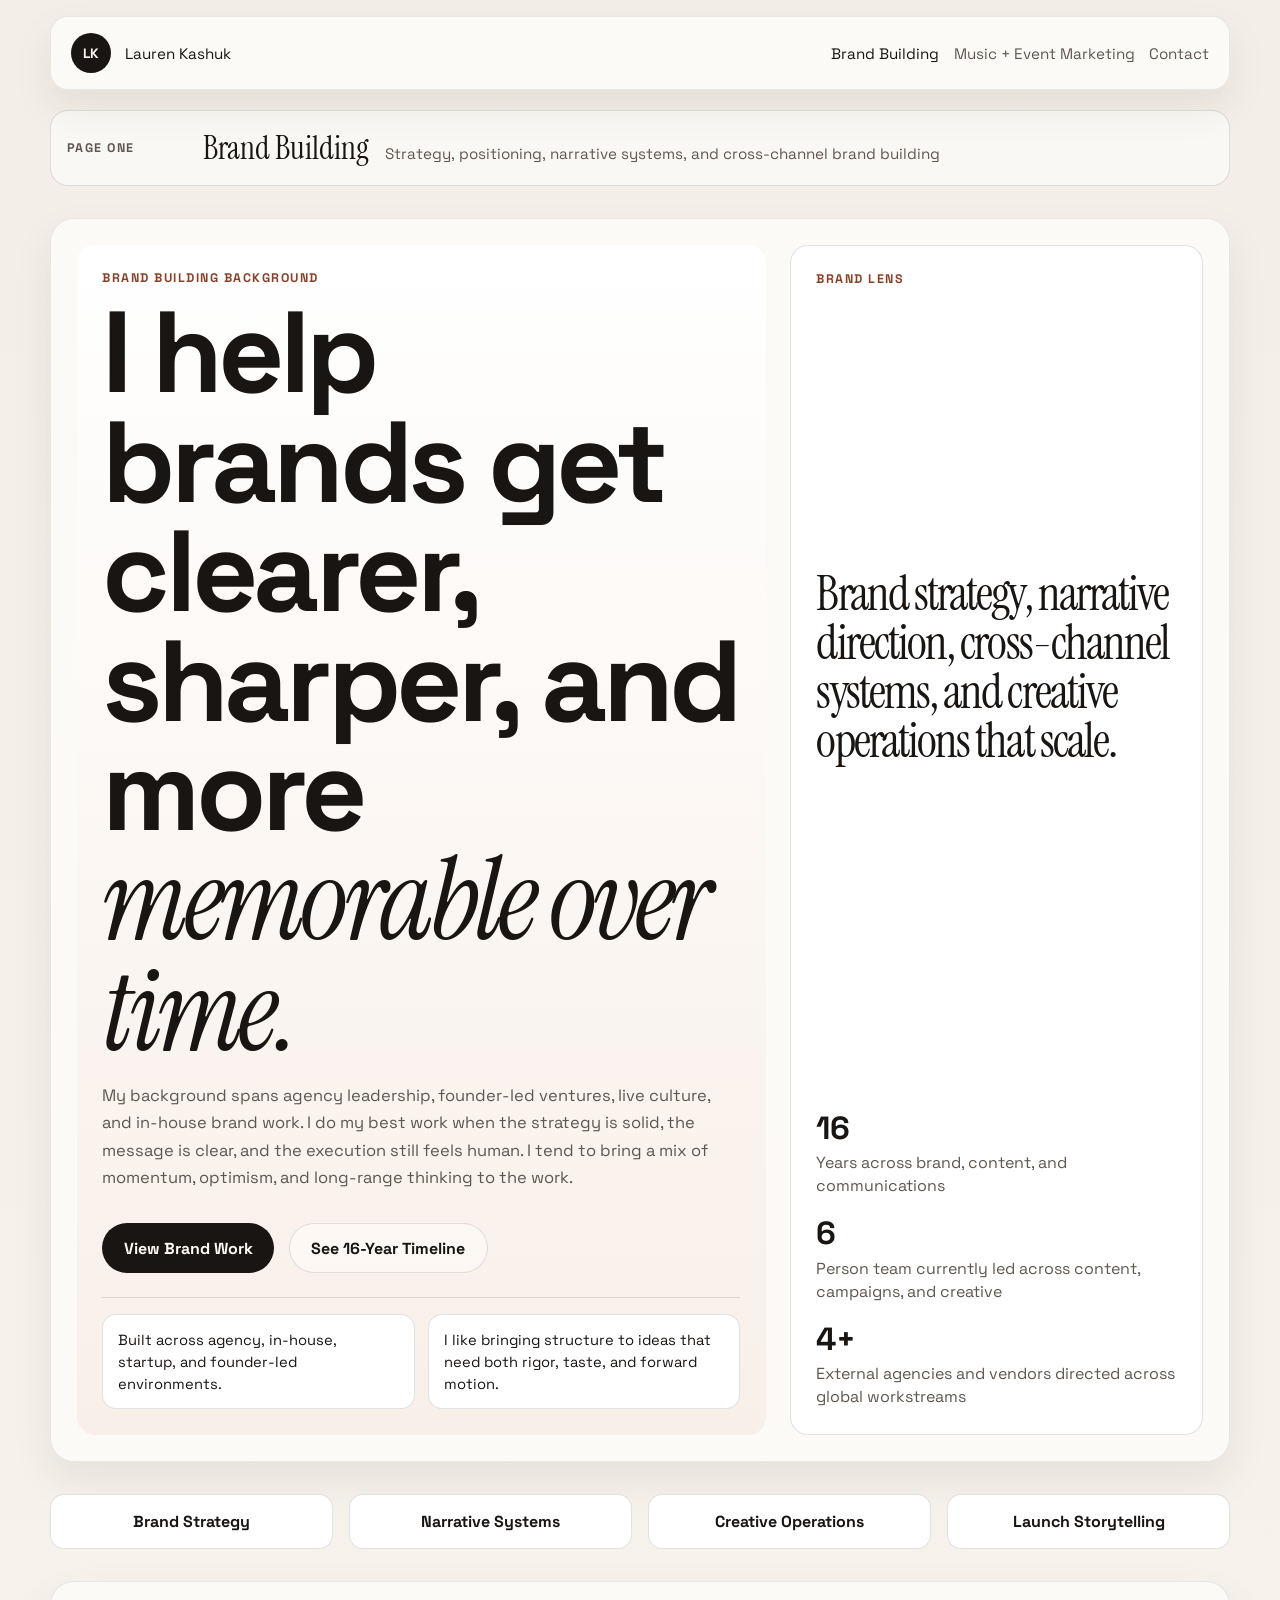
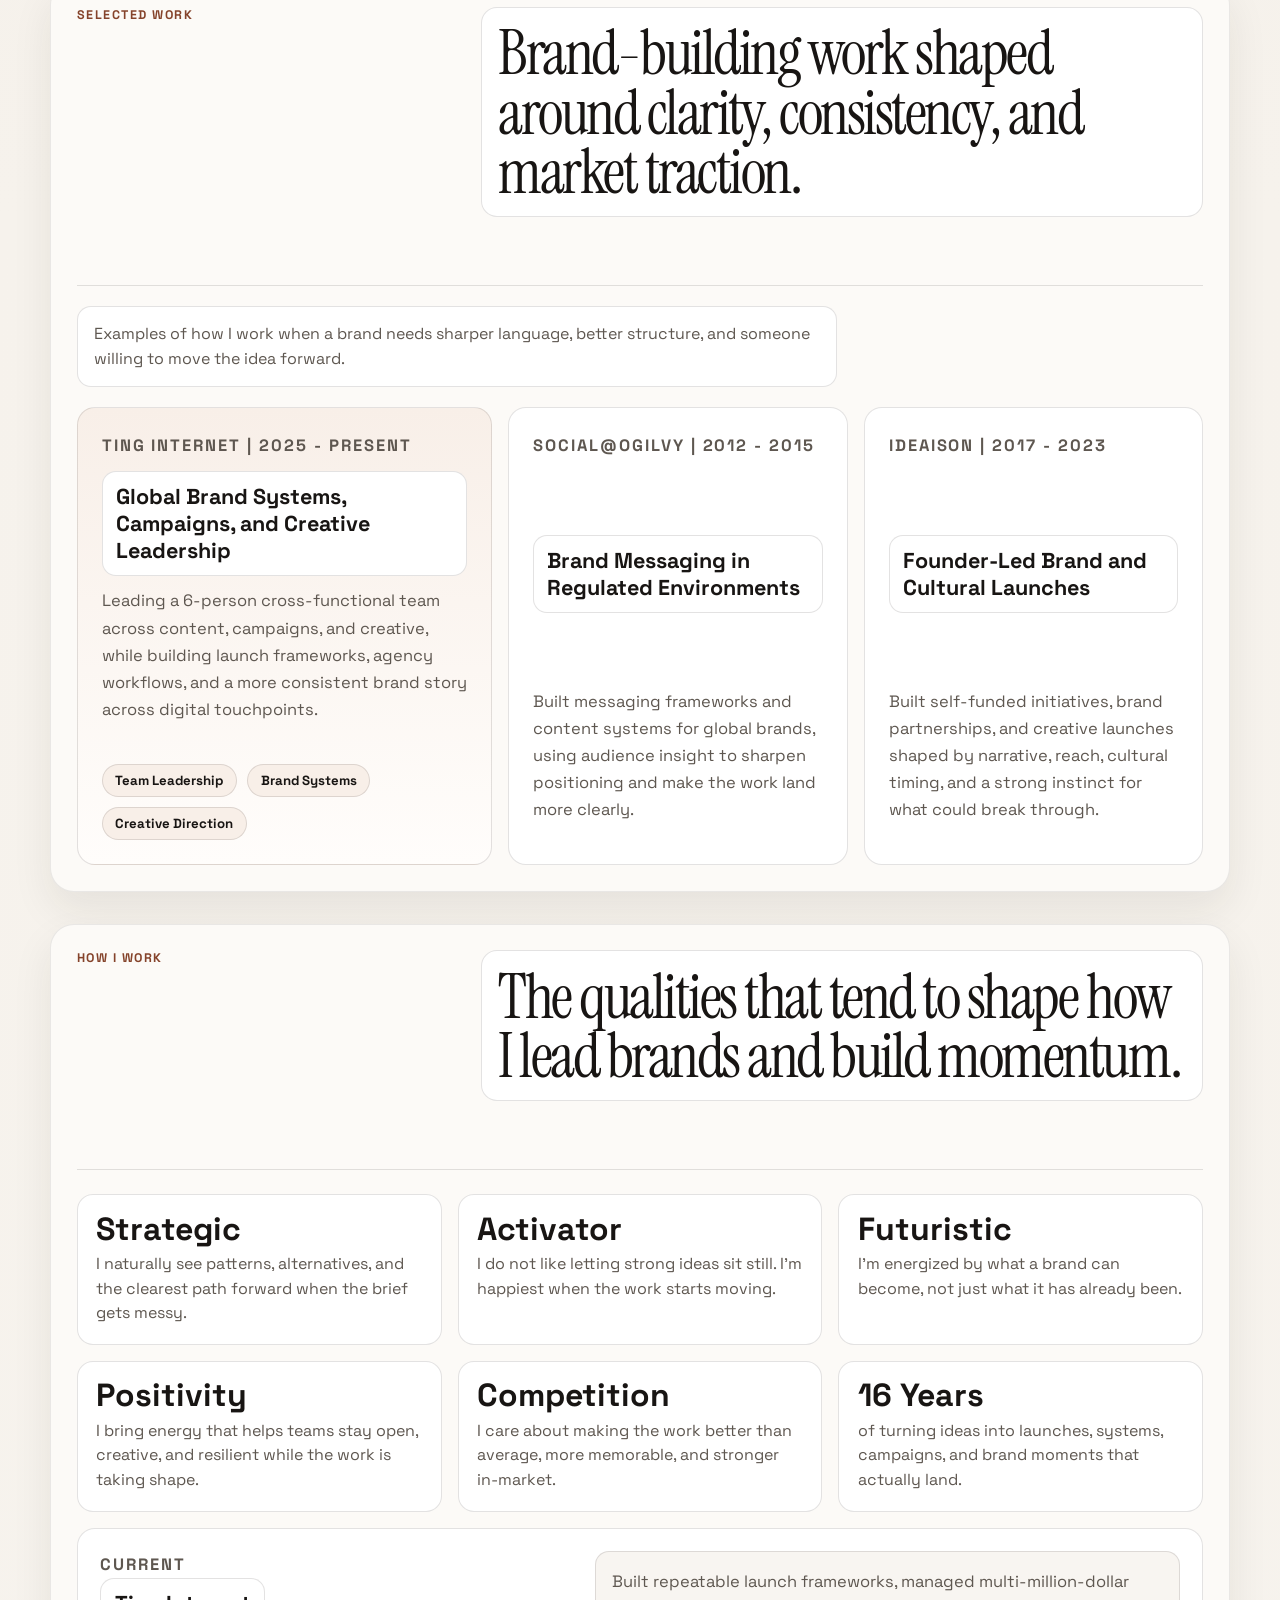
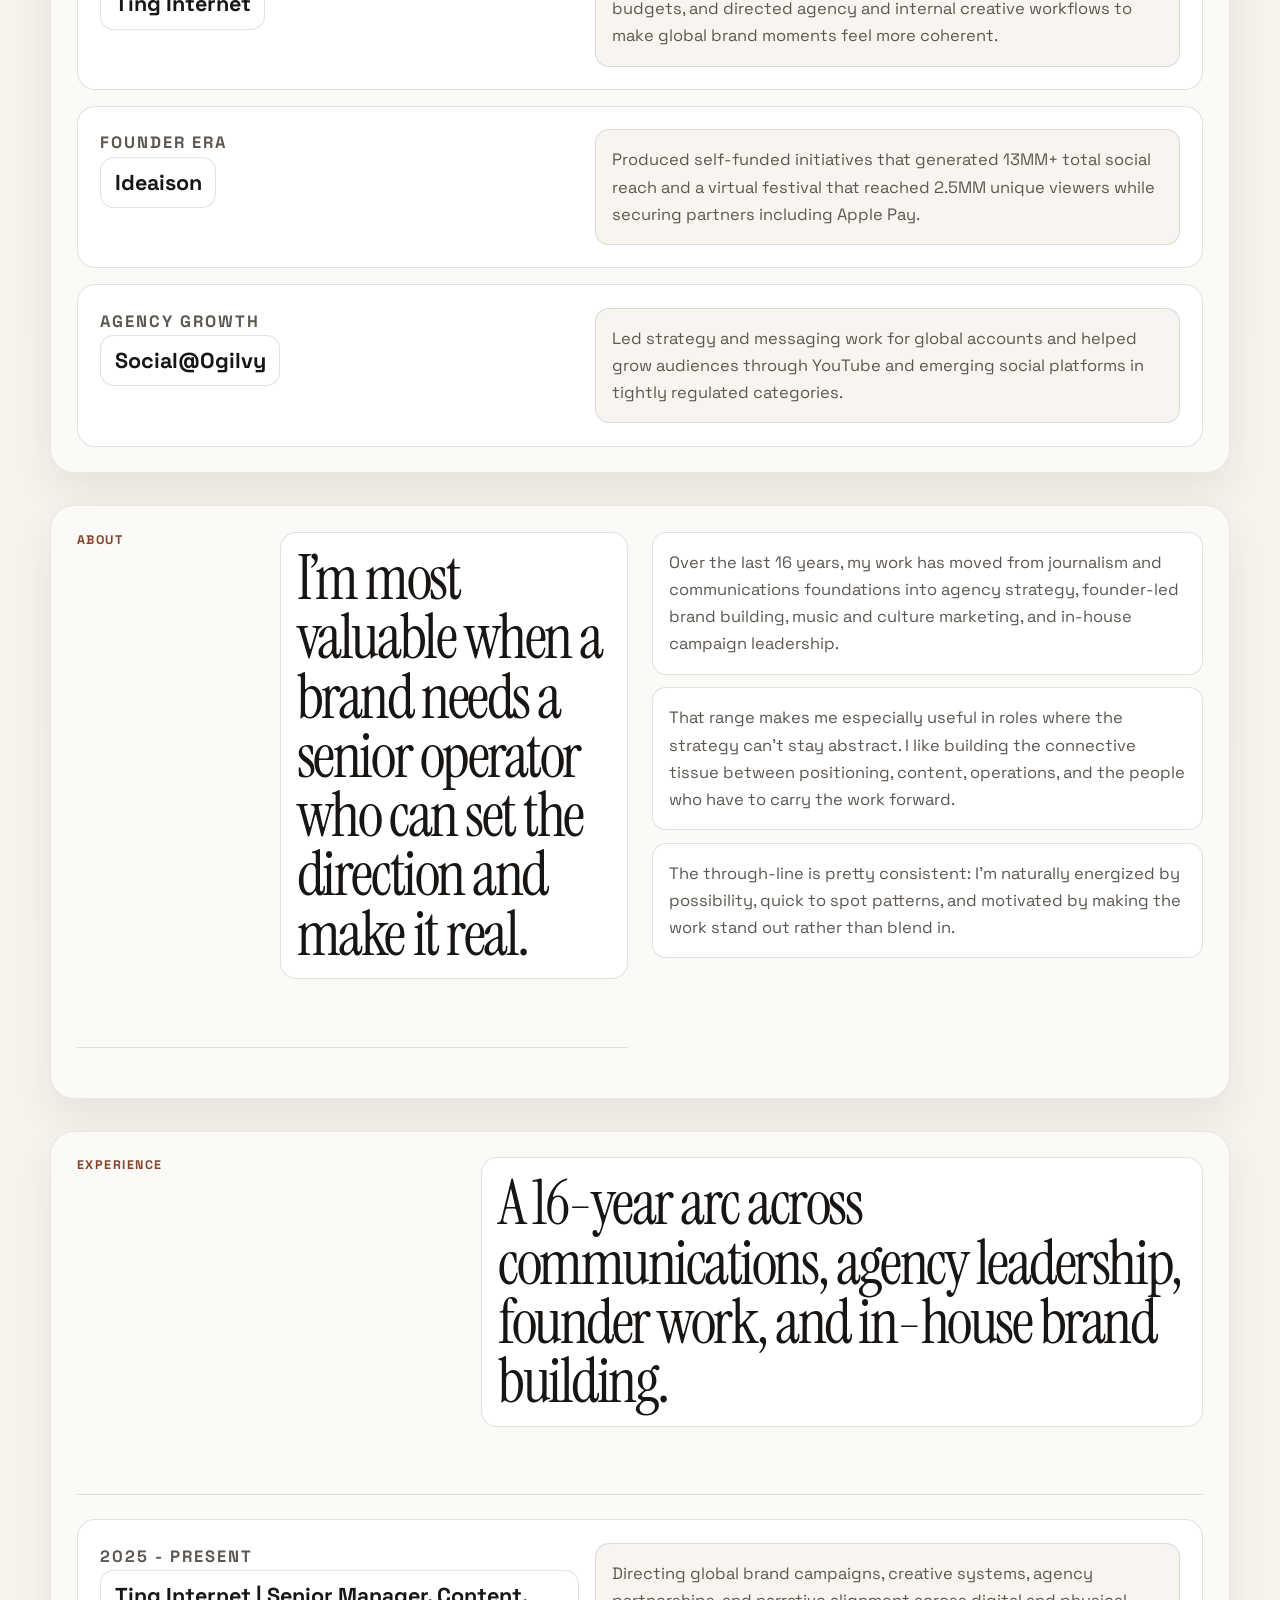
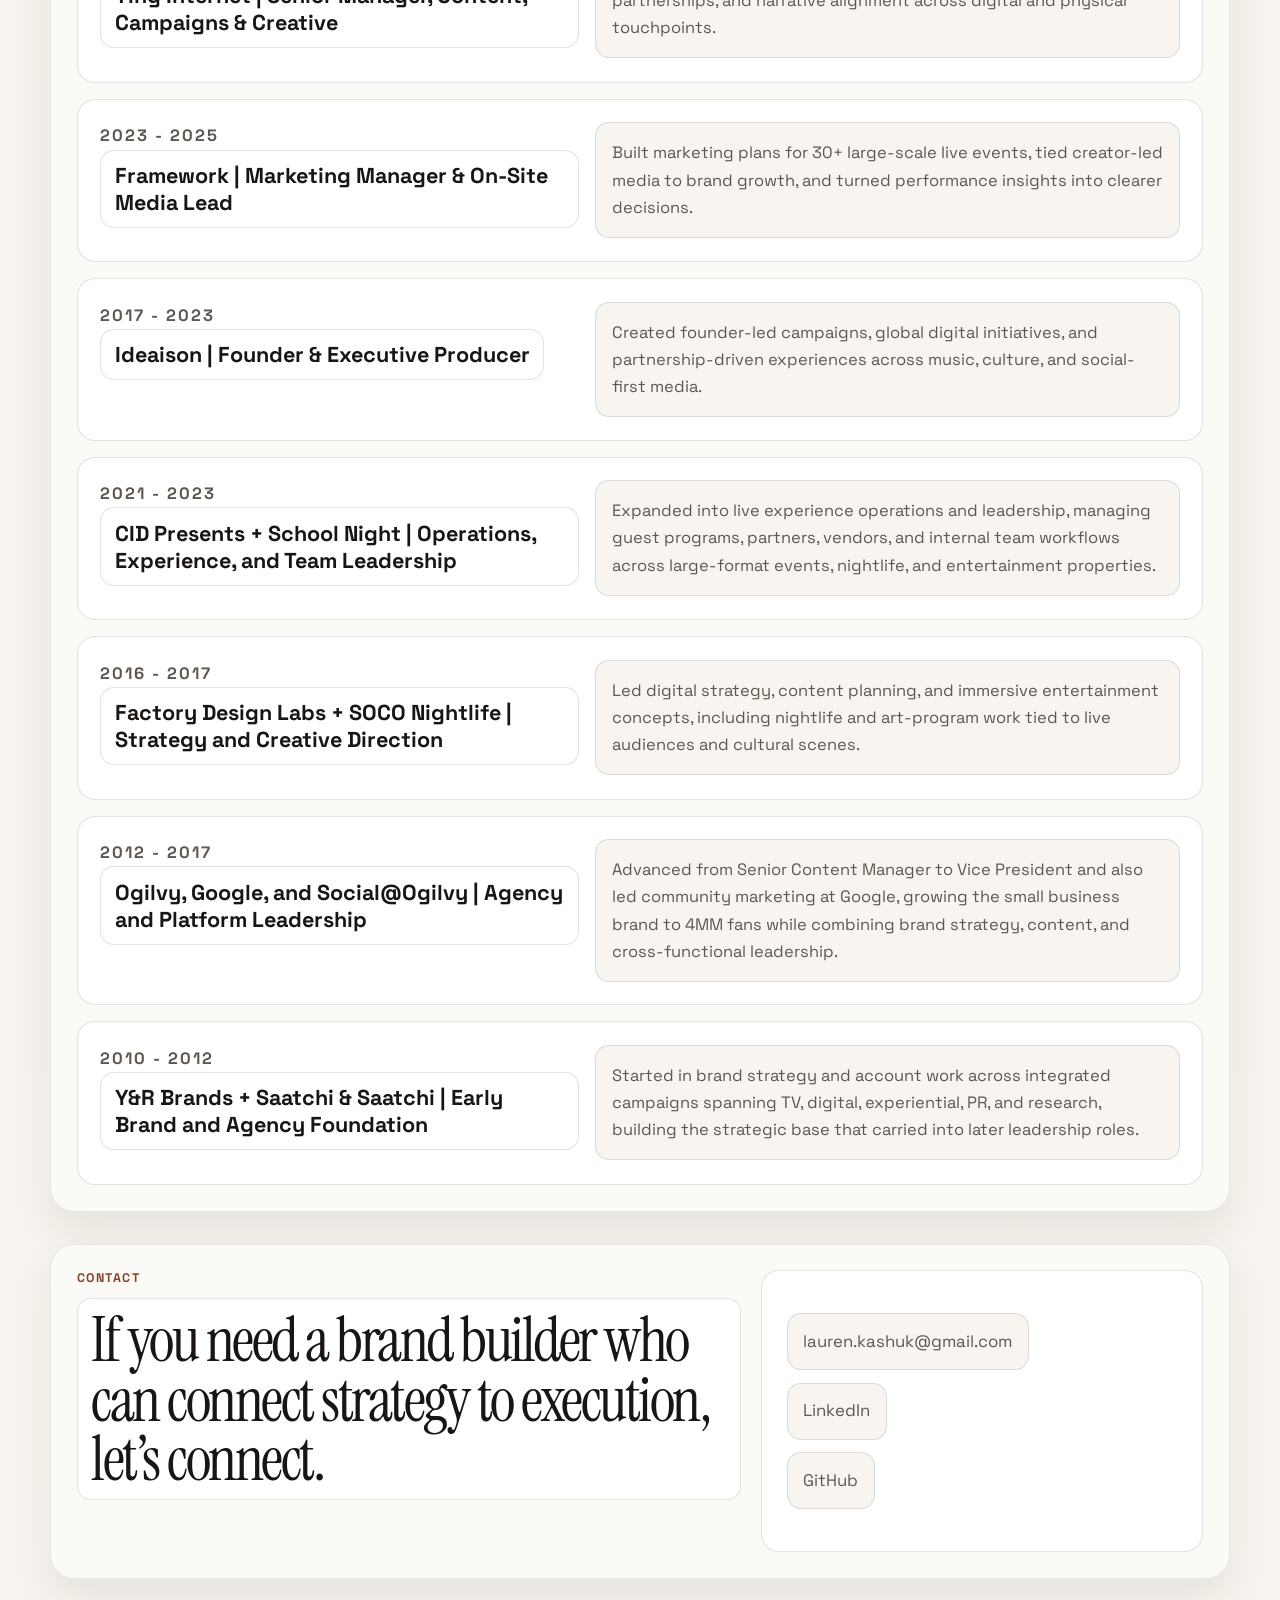
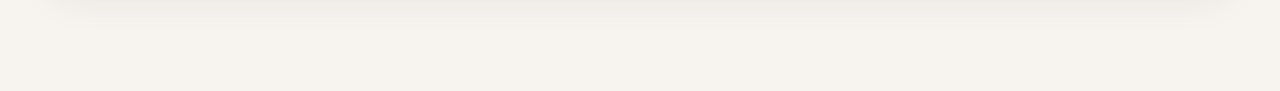
==== commit fa94fff1: "Add files via upload" ====
--- a/index.html
+++ b/index.html
@@ -49,7 +49,8 @@
               My background spans agency leadership, founder-led ventures, live
               culture, and in-house brand work. I do my best work when the
               strategy is solid, the message is clear, and the execution still
-              feels human.
+              feels human. I tend to bring a mix of momentum, optimism, and
+              long-range thinking to the work.
             </p>
             <div class="hero-actions">
               <a class="button button-primary" href="#work">View Brand Work</a>
@@ -57,7 +58,7 @@
             </div>
             <div class="hero-details">
               <p>Built across agency, in-house, startup, and founder-led environments.</p>
-              <p>I like bringing structure to ideas that need both rigor and taste.</p>
+              <p>I like bringing structure to ideas that need both rigor, taste, and forward motion.</p>
             </div>
           </div>
           <aside class="hero-card reveal">
@@ -93,7 +94,7 @@
             <h2>Brand-building work shaped around clarity, consistency, and market traction.</h2>
           </div>
           <div class="section-intro">
-            <p>Examples of how I work when a brand needs sharper language, better structure, and stronger follow-through.</p>
+            <p>Examples of how I work when a brand needs sharper language, better structure, and someone willing to move the idea forward.</p>
           </div>
           <div class="project-grid">
             <article class="project-card project-card-large">
@@ -123,7 +124,7 @@
               <h3>Founder-Led Brand and Cultural Launches</h3>
               <p>
                 Built self-funded initiatives, brand partnerships, and creative
-                launches shaped by narrative, reach, and cultural timing.
+                launches shaped by narrative, reach, cultural timing, and a strong instinct for what could break through.
               </p>
             </article>
           </div>
@@ -131,21 +132,35 @@
 
         <section class="section reveal">
           <div class="section-heading">
-            <p class="eyebrow">Highlights</p>
-            <h2>Selected outcomes pulled from the brand-facing work.</h2>
+            <p class="eyebrow">How I Work</p>
+            <h2>The qualities that tend to shape how I lead brands and build momentum.</h2>
           </div>
           <div class="metrics-grid">
             <article class="metric-card">
-              <span>16</span>
-              <p>years across brand, content, communications, and creative leadership</p>
-            </article>
-            <article class="metric-card">
-              <span>13MM+</span>
-              <p>social reach generated through self-funded cultural initiatives</p>
-            </article>
-            <article class="metric-card">
-              <span>2.5MM</span>
-              <p>unique viewers reached through a global virtual festival</p>
+              <span>Strategic</span>
+              <p>I naturally see patterns, alternatives, and the clearest path forward when the brief gets messy.</p>
+            </article>
+            <article class="metric-card">
+              <span>Activator</span>
+              <p>I do not like letting strong ideas sit still. I’m happiest when the work starts moving.</p>
+            </article>
+            <article class="metric-card">
+              <span>Futuristic</span>
+              <p>I’m energized by what a brand can become, not just what it has already been.</p>
+            </article>
+          </div>
+          <div class="metrics-grid">
+            <article class="metric-card">
+              <span>Positivity</span>
+              <p>I bring energy that helps teams stay open, creative, and resilient while the work is taking shape.</p>
+            </article>
+            <article class="metric-card">
+              <span>Competition</span>
+              <p>I care about making the work better than average, more memorable, and stronger in-market.</p>
+            </article>
+            <article class="metric-card">
+              <span>16 Years</span>
+              <p>of turning ideas into launches, systems, campaigns, and brand moments that actually land.</p>
             </article>
           </div>
           <div class="timeline">
@@ -202,6 +217,9 @@
                 between positioning, content, operations, and the people who
                 have to carry the work forward.
               </p>
+              <p>
+                The through-line is pretty consistent: I’m naturally energized by possibility, quick to spot patterns, and motivated by making the work stand out rather than blend in.
+              </p>
             </div>
         </section>
 
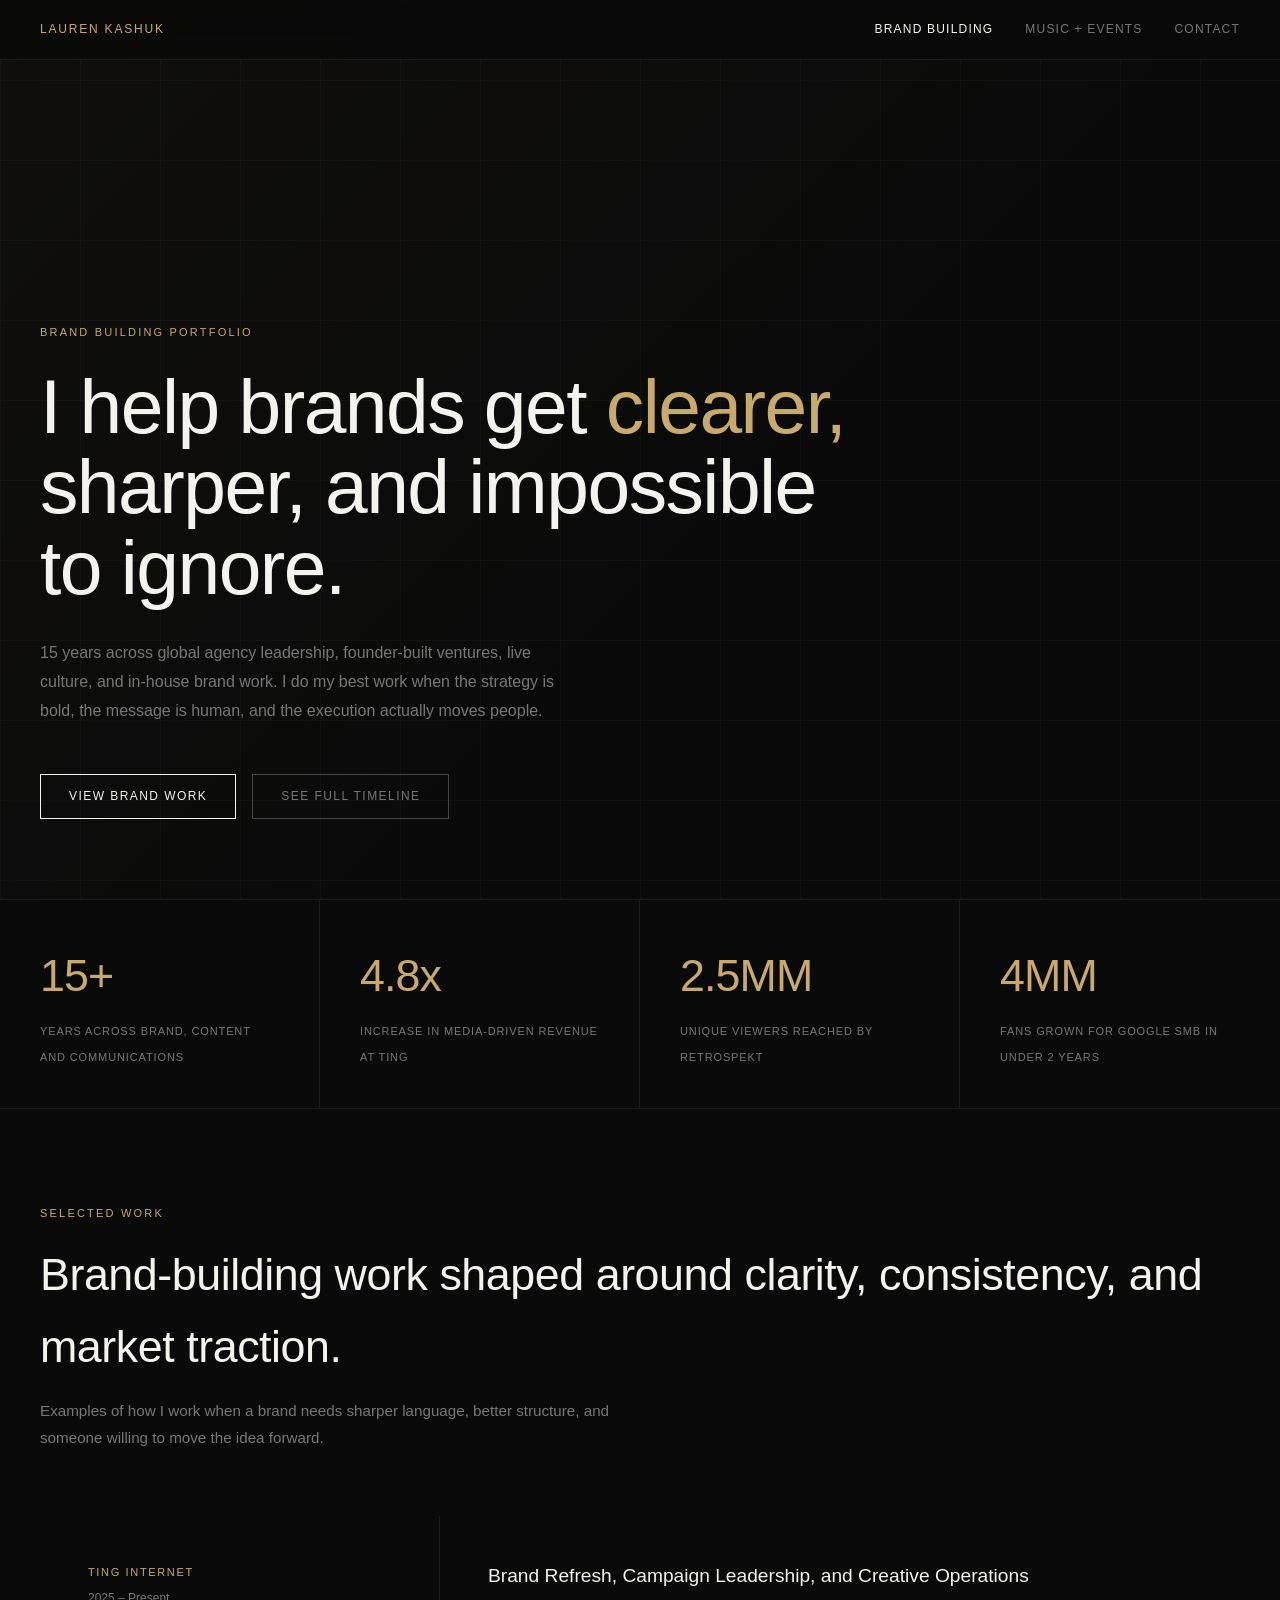
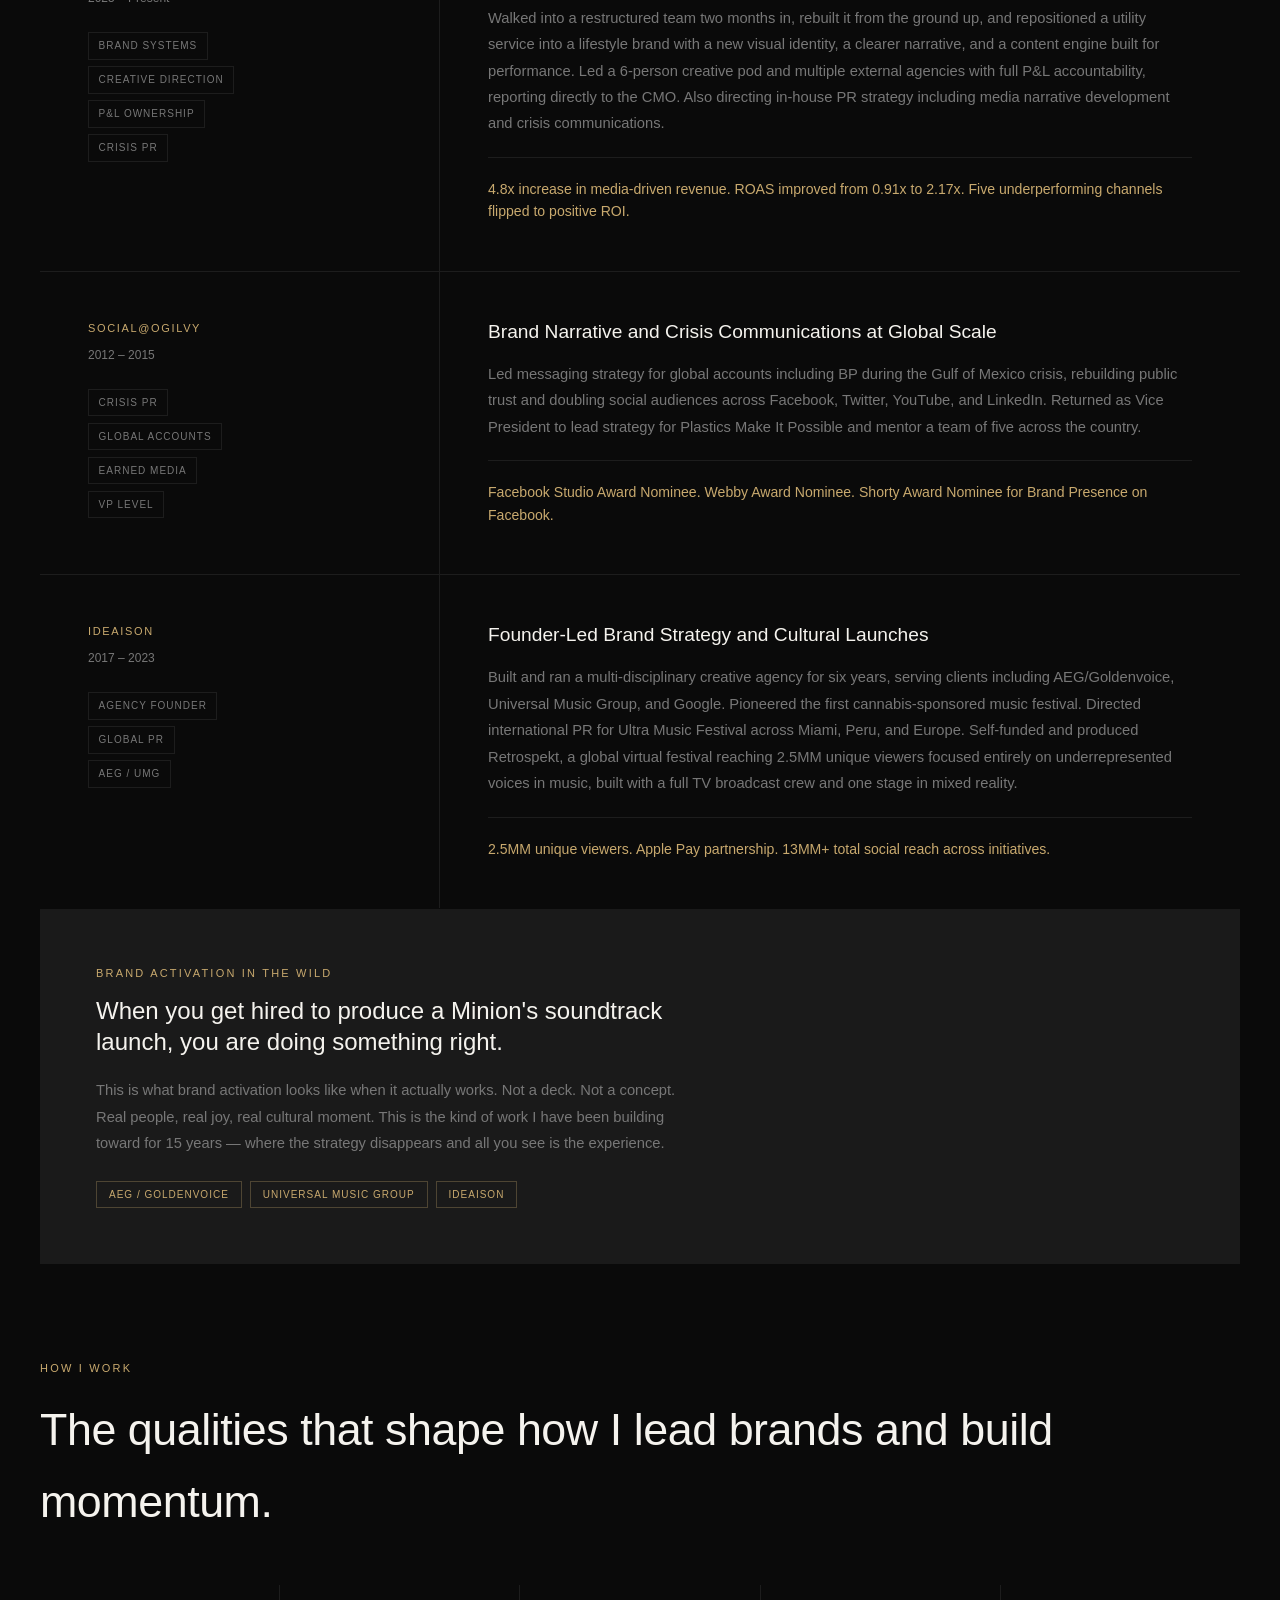
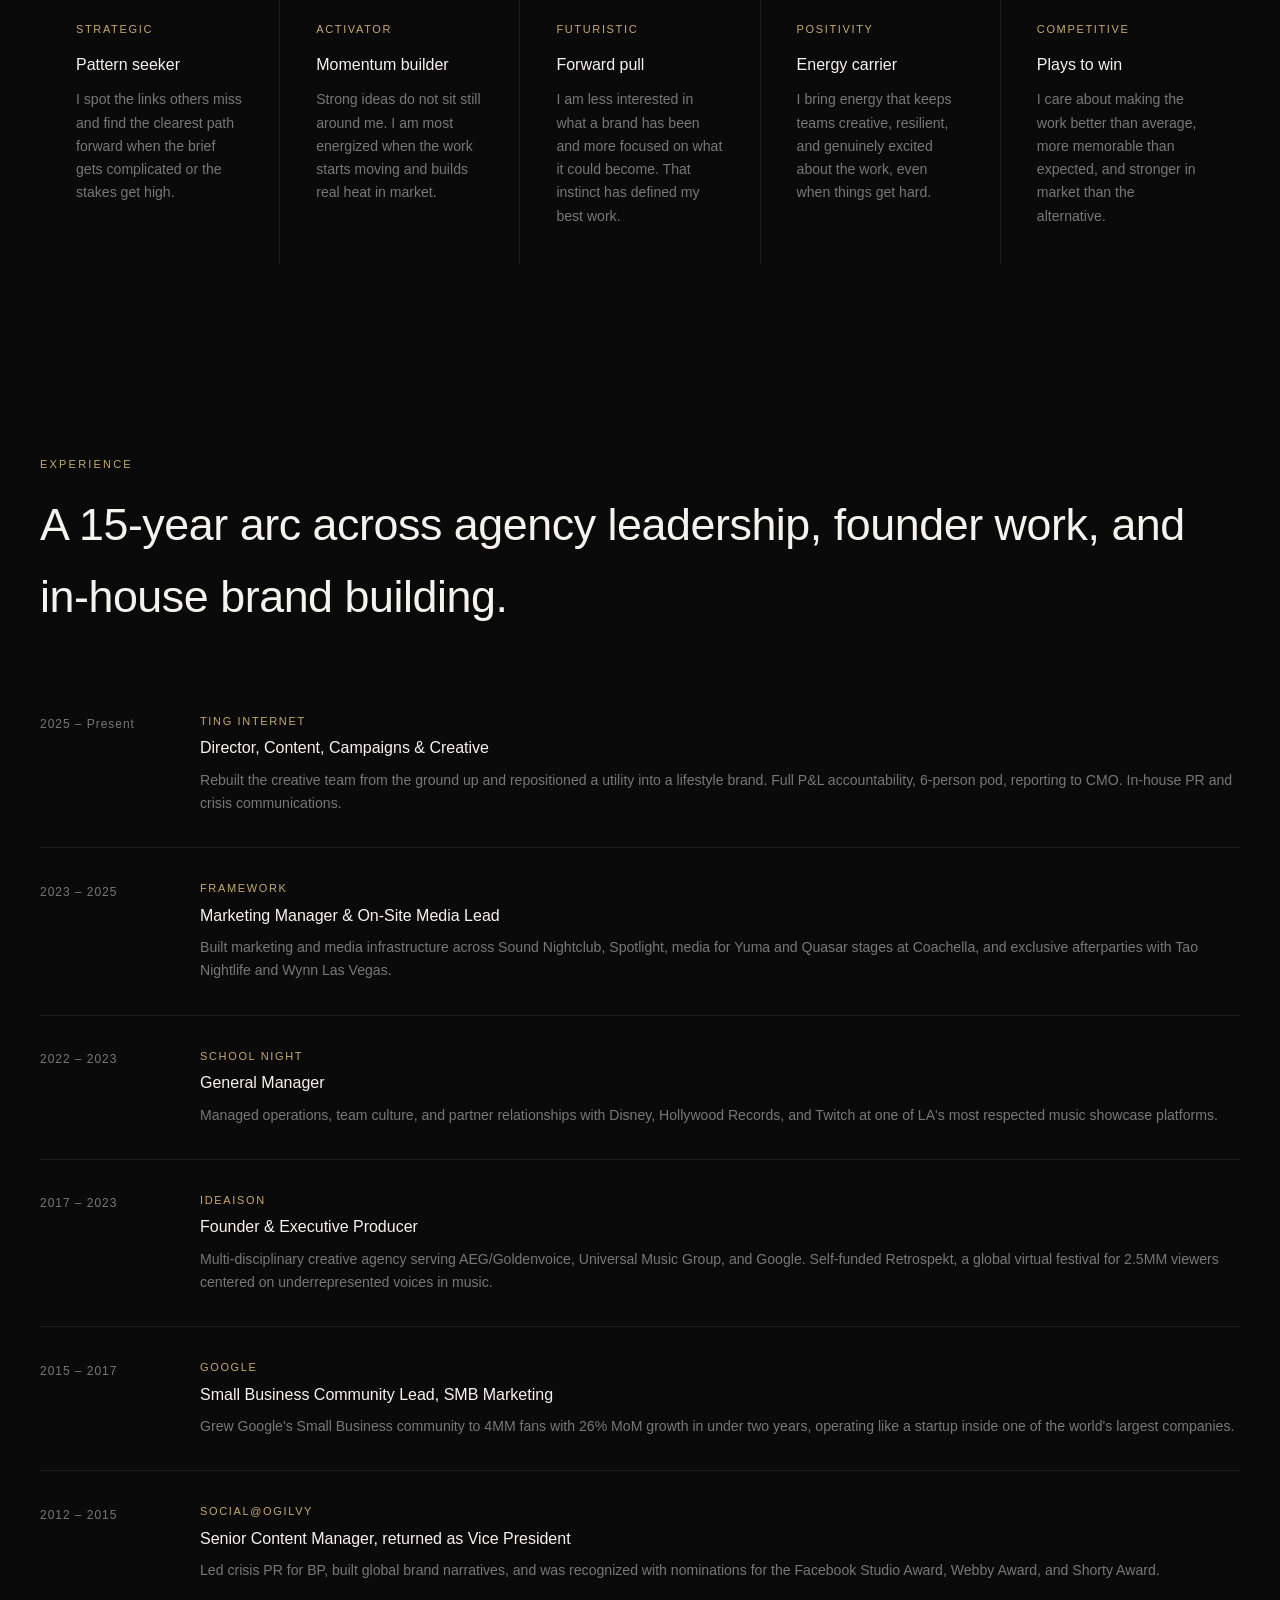
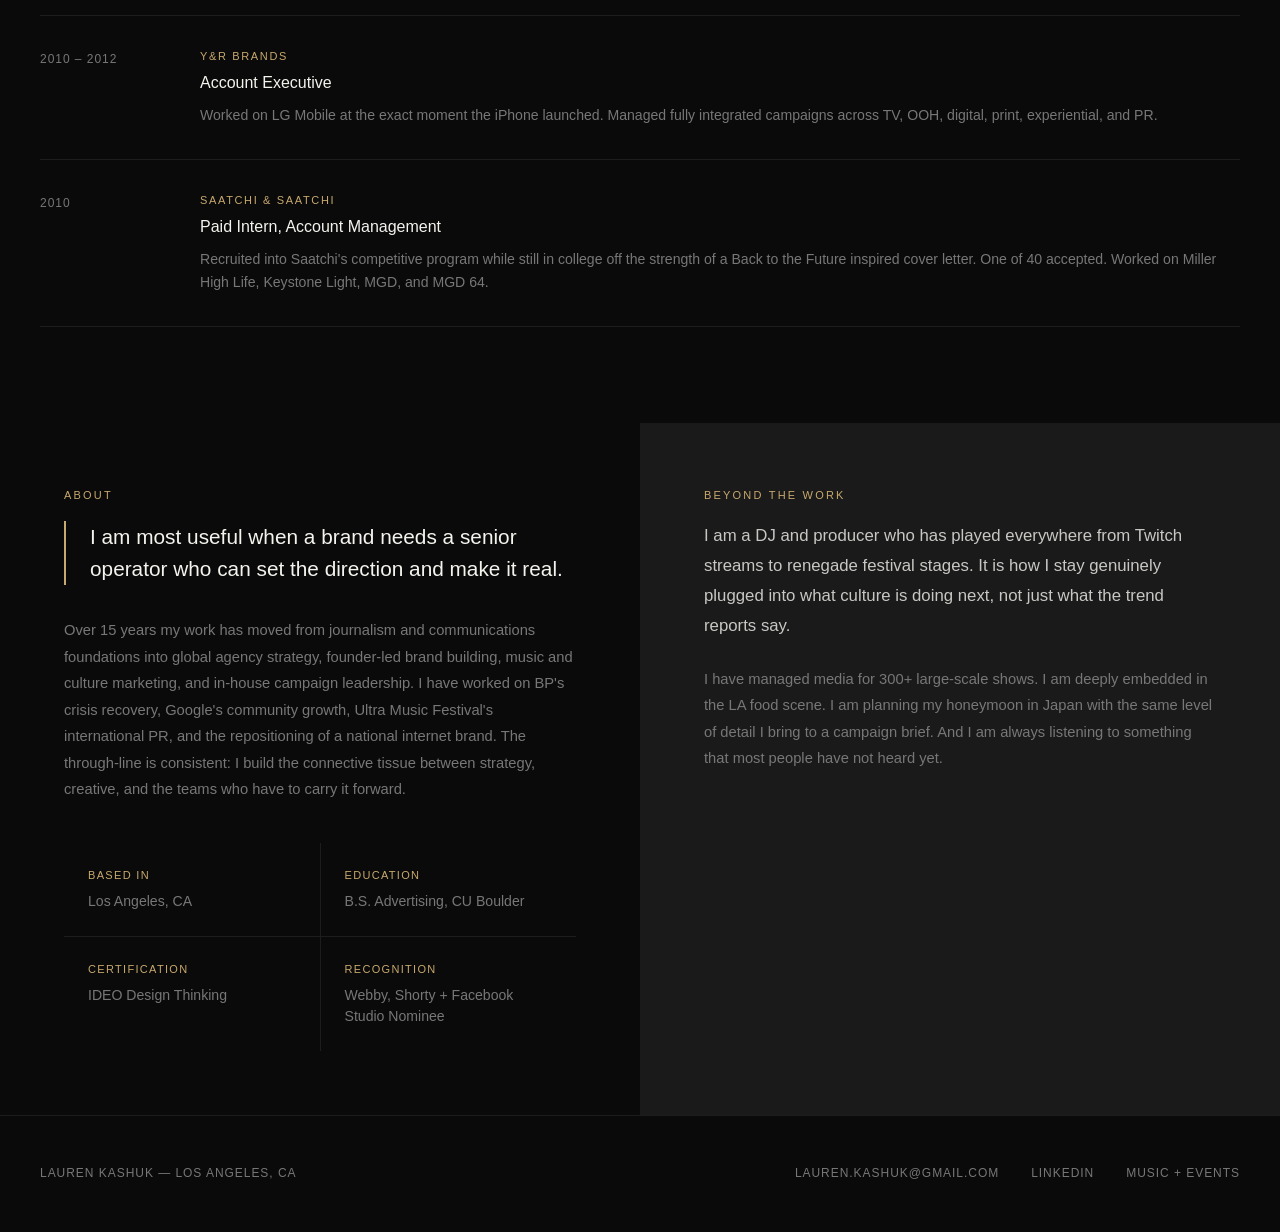
==== commit f20c3940: "Rename portfolio_index.html to index.html" ====
--- a/index.html
+++ b/index.html
@@ -1,327 +1,372 @@
 <!DOCTYPE html>
 <html lang="en">
-  <head>
-    <meta charset="UTF-8" />
-    <meta name="viewport" content="width=device-width, initial-scale=1.0" />
-    <title>Lauren Kashuk | Brand Building</title>
-    <meta
-      name="description"
-      content="Brand building portfolio page for Lauren Kashuk featuring strategy, positioning, and selected brand-focused work."
-    />
-    <link rel="preconnect" href="https://fonts.googleapis.com" />
-    <link rel="preconnect" href="https://fonts.gstatic.com" crossorigin />
-    <link
-      href="https://fonts.googleapis.com/css2?family=Instrument+Serif:ital@0;1&family=Space+Grotesk:wght@400;500;700&display=swap"
-      rel="stylesheet"
-    />
-    <link rel="stylesheet" href="styles.css" />
-  </head>
-  <body class="brand-page">
-    <div class="page-shell">
-      <header class="site-header">
-        <a class="brand" href="#top" aria-label="Homepage">
-          <span class="brand-mark">LK</span>
-          <span class="brand-text">Lauren Kashuk</span>
-        </a>
-        <nav class="site-nav" aria-label="Primary">
-          <a href="index.html" data-page="index.html">Brand Building</a>
-          <a href="music-events.html" data-page="music-events.html">Music + Event Marketing</a>
-          <a href="#contact">Contact</a>
-        </nav>
-      </header>
-
-      <main id="top">
-        <section class="page-banner reveal">
-          <p class="banner-label">Page One</p>
-          <div class="banner-copy">
-            <p>Brand Building</p>
-            <span>Strategy, positioning, narrative systems, and cross-channel brand building</span>
-          </div>
-        </section>
-        <section class="hero section reveal">
-          <div class="hero-copy">
-            <p class="eyebrow">Brand Building Background</p>
-            <h1>
-              I help brands get clearer, sharper, and more
-              <span>memorable over time.</span>
-            </h1>
-            <p class="hero-text">
-              My background spans agency leadership, founder-led ventures, live
-              culture, and in-house brand work. I do my best work when the
-              strategy is solid, the message is clear, and the execution still
-              feels human. I tend to bring a mix of momentum, optimism, and
-              long-range thinking to the work.
-            </p>
-            <div class="hero-actions">
-              <a class="button button-primary" href="#work">View Brand Work</a>
-              <a class="button button-secondary" href="#experience">See 16-Year Timeline</a>
-            </div>
-            <div class="hero-details">
-              <p>Built across agency, in-house, startup, and founder-led environments.</p>
-              <p>I like bringing structure to ideas that need both rigor, taste, and forward motion.</p>
-            </div>
-          </div>
-          <aside class="hero-card reveal">
-            <p class="card-label">Brand Lens</p>
-            <h2>Brand strategy, narrative direction, cross-channel systems, and creative operations that scale.</h2>
-            <ul class="stat-list">
-              <li>
-                <span class="stat-value">16</span>
-                <span class="stat-label">Years across brand, content, and communications</span>
-              </li>
-              <li>
-                <span class="stat-value">6</span>
-                <span class="stat-label">Person team currently led across content, campaigns, and creative</span>
-              </li>
-              <li>
-                <span class="stat-value">4+</span>
-                <span class="stat-label">External agencies and vendors directed across global workstreams</span>
-              </li>
-            </ul>
-          </aside>
-        </section>
-
-        <section class="feature-strip reveal">
-          <p>Brand Strategy</p>
-          <p>Narrative Systems</p>
-          <p>Creative Operations</p>
-          <p>Launch Storytelling</p>
-        </section>
-
-        <section class="section reveal" id="work">
-          <div class="section-heading">
-            <p class="eyebrow">Selected Work</p>
-            <h2>Brand-building work shaped around clarity, consistency, and market traction.</h2>
-          </div>
-          <div class="section-intro">
-            <p>Examples of how I work when a brand needs sharper language, better structure, and someone willing to move the idea forward.</p>
-          </div>
-          <div class="project-grid">
-            <article class="project-card project-card-large">
-              <p class="project-type">Ting Internet | 2025 - Present</p>
-              <h3>Global Brand Systems, Campaigns, and Creative Leadership</h3>
-              <p>
-                Leading a 6-person cross-functional team across content,
-                campaigns, and creative, while building launch frameworks,
-                agency workflows, and a more consistent brand story across digital touchpoints.
-              </p>
-              <div class="tag-row">
-                <span>Team Leadership</span>
-                <span>Brand Systems</span>
-                <span>Creative Direction</span>
-              </div>
-            </article>
-            <article class="project-card">
-              <p class="project-type">Social@Ogilvy | 2012 - 2015</p>
-              <h3>Brand Messaging in Regulated Environments</h3>
-              <p>
-                Built messaging frameworks and content systems for global brands,
-                using audience insight to sharpen positioning and make the work land more clearly.
-              </p>
-            </article>
-            <article class="project-card">
-              <p class="project-type">Ideaison | 2017 - 2023</p>
-              <h3>Founder-Led Brand and Cultural Launches</h3>
-              <p>
-                Built self-funded initiatives, brand partnerships, and creative
-                launches shaped by narrative, reach, cultural timing, and a strong instinct for what could break through.
-              </p>
-            </article>
-          </div>
-        </section>
-
-        <section class="section reveal">
-          <div class="section-heading">
-            <p class="eyebrow">How I Work</p>
-            <h2>The qualities that tend to shape how I lead brands and build momentum.</h2>
-          </div>
-          <div class="metrics-grid">
-            <article class="metric-card">
-              <span>Strategic</span>
-              <p>I naturally see patterns, alternatives, and the clearest path forward when the brief gets messy.</p>
-            </article>
-            <article class="metric-card">
-              <span>Activator</span>
-              <p>I do not like letting strong ideas sit still. I’m happiest when the work starts moving.</p>
-            </article>
-            <article class="metric-card">
-              <span>Futuristic</span>
-              <p>I’m energized by what a brand can become, not just what it has already been.</p>
-            </article>
-          </div>
-          <div class="metrics-grid">
-            <article class="metric-card">
-              <span>Positivity</span>
-              <p>I bring energy that helps teams stay open, creative, and resilient while the work is taking shape.</p>
-            </article>
-            <article class="metric-card">
-              <span>Competition</span>
-              <p>I care about making the work better than average, more memorable, and stronger in-market.</p>
-            </article>
-            <article class="metric-card">
-              <span>16 Years</span>
-              <p>of turning ideas into launches, systems, campaigns, and brand moments that actually land.</p>
-            </article>
-          </div>
-          <div class="timeline">
-            <article class="timeline-item">
-              <div>
-                <p class="timeline-year">Current</p>
-                <h3>Ting Internet</h3>
-              </div>
-              <p>
-                Built repeatable launch frameworks, managed multi-million-dollar
-                budgets, and directed agency and internal creative workflows to
-                make global brand moments feel more coherent.
-              </p>
-            </article>
-            <article class="timeline-item">
-              <div>
-                <p class="timeline-year">Founder Era</p>
-                <h3>Ideaison</h3>
-              </div>
-              <p>
-                Produced self-funded initiatives that generated 13MM+ total
-                social reach and a virtual festival that reached 2.5MM unique
-                viewers while securing partners including Apple Pay.
-              </p>
-            </article>
-            <article class="timeline-item">
-              <div>
-                <p class="timeline-year">Agency Growth</p>
-                <h3>Social@Ogilvy</h3>
-              </div>
-              <p>
-                Led strategy and messaging work for global accounts and helped
-                grow audiences through YouTube and emerging social platforms in
-                tightly regulated categories.
-              </p>
-            </article>
-          </div>
-        </section>
-
-        <section class="section split-section reveal" id="about">
-          <div class="section-heading">
-            <p class="eyebrow">About</p>
-            <h2>I’m most valuable when a brand needs a senior operator who can set the direction and make it real.</h2>
-          </div>
-          <div class="about-copy">
-              <p>
-                Over the last 16 years, my work has moved from journalism and
-                communications foundations into agency strategy, founder-led brand
-                building, music and culture marketing, and in-house campaign leadership.
-            </p>
-              <p>
-                That range makes me especially useful in roles where the strategy
-                can’t stay abstract. I like building the connective tissue
-                between positioning, content, operations, and the people who
-                have to carry the work forward.
-              </p>
-              <p>
-                The through-line is pretty consistent: I’m naturally energized by possibility, quick to spot patterns, and motivated by making the work stand out rather than blend in.
-              </p>
-            </div>
-        </section>
-
-        <section class="section reveal" id="experience">
-          <div class="section-heading">
-            <p class="eyebrow">Experience</p>
-            <h2>A 16-year arc across communications, agency leadership, founder work, and in-house brand building.</h2>
-          </div>
-          <div class="timeline">
-            <article class="timeline-item">
-              <div>
-                <p class="timeline-year">2025 - Present</p>
-                <h3>Ting Internet | Senior Manager, Content, Campaigns & Creative</h3>
-              </div>
-              <p>
-                Directing global brand campaigns, creative systems, agency
-                partnerships, and narrative alignment across digital and physical touchpoints.
-              </p>
-            </article>
-            <article class="timeline-item">
-              <div>
-                <p class="timeline-year">2023 - 2025</p>
-                <h3>Framework | Marketing Manager & On-Site Media Lead</h3>
-              </div>
-              <p>
-                Built marketing plans for 30+ large-scale live events, tied
-                creator-led media to brand growth, and turned performance
-                insights into clearer decisions.
-              </p>
-            </article>
-            <article class="timeline-item">
-              <div>
-                <p class="timeline-year">2017 - 2023</p>
-                <h3>Ideaison | Founder & Executive Producer</h3>
-              </div>
-              <p>
-                Created founder-led campaigns, global digital initiatives, and
-                partnership-driven experiences across music, culture, and social-first media.
-              </p>
-            </article>
-            <article class="timeline-item">
-              <div>
-                <p class="timeline-year">2021 - 2023</p>
-                <h3>CID Presents + School Night | Operations, Experience, and Team Leadership</h3>
-              </div>
-              <p>
-                Expanded into live experience operations and leadership, managing
-                guest programs, partners, vendors, and internal team workflows
-                across large-format events, nightlife, and entertainment properties.
-              </p>
-            </article>
-            <article class="timeline-item">
-              <div>
-                <p class="timeline-year">2016 - 2017</p>
-                <h3>Factory Design Labs + SOCO Nightlife | Strategy and Creative Direction</h3>
-              </div>
-              <p>
-                Led digital strategy, content planning, and immersive
-                entertainment concepts, including nightlife and art-program work
-                tied to live audiences and cultural scenes.
-              </p>
-            </article>
-            <article class="timeline-item">
-              <div>
-                <p class="timeline-year">2012 - 2017</p>
-                <h3>Ogilvy, Google, and Social@Ogilvy | Agency and Platform Leadership</h3>
-              </div>
-              <p>
-                Advanced from Senior Content Manager to Vice President and also
-                led community marketing at Google, growing the small business
-                brand to 4MM fans while combining brand strategy, content, and
-                cross-functional leadership.
-              </p>
-            </article>
-            <article class="timeline-item">
-              <div>
-                <p class="timeline-year">2010 - 2012</p>
-                <h3>Y&amp;R Brands + Saatchi &amp; Saatchi | Early Brand and Agency Foundation</h3>
-              </div>
-              <p>
-                Started in brand strategy and account work across integrated
-                campaigns spanning TV, digital, experiential, PR, and research,
-                building the strategic base that carried into later leadership roles.
-              </p>
-            </article>
-          </div>
-        </section>
-
-        <section class="section contact-section reveal" id="contact">
-          <div>
-            <p class="eyebrow">Contact</p>
-            <h2>If you need a brand builder who can connect strategy to execution, let’s connect.</h2>
-          </div>
-          <div class="contact-card">
-            <a href="mailto:lauren.kashuk@gmail.com">lauren.kashuk@gmail.com</a>
-            <a href="https://www.linkedin.com/" target="_blank" rel="noreferrer">LinkedIn</a>
-            <a href="https://www.github.com/" target="_blank" rel="noreferrer">GitHub</a>
-          </div>
-        </section>
-      </main>
-    </div>
-
-    <script src="script.js"></script>
-  </body>
+<head>
+<meta charset="UTF-8">
+<meta name="viewport" content="width=device-width, initial-scale=1.0">
+<meta name="description" content="Brand building portfolio for Lauren Kashuk featuring strategy, positioning, and cross-channel brand work.">
+<title>Lauren Kashuk | Brand Building</title>
+<style>
+*{margin:0;padding:0;box-sizing:border-box}
+:root{--black:#0a0a0a;--white:#f5f3ee;--accent:#c8a96e;--mid:#1a1a1a;--muted:#777;--border:rgba(255,255,255,0.08)}
+html{scroll-behavior:smooth}
+body{background:var(--black);color:var(--white);font-family:'Helvetica Neue',Helvetica,Arial,sans-serif;font-size:16px;line-height:1.6}
+a{color:inherit;text-decoration:none}
+
+nav{position:fixed;top:0;left:0;right:0;z-index:100;display:flex;justify-content:space-between;align-items:center;padding:1.25rem 2.5rem;background:rgba(10,10,10,0.85);backdrop-filter:blur(16px);border-bottom:1px solid var(--border)}
+.nav-logo{font-size:12px;letter-spacing:0.15em;text-transform:uppercase;color:var(--accent)}
+.nav-links{display:flex;gap:2rem}
+.nav-links a{font-size:12px;letter-spacing:0.1em;text-transform:uppercase;color:var(--muted);transition:color 0.2s}
+.nav-links a:hover,.nav-links a.active{color:var(--white)}
+
+.hero{min-height:100vh;display:flex;flex-direction:column;justify-content:flex-end;padding:0 2.5rem 5rem;position:relative;overflow:hidden;border-bottom:1px solid var(--border)}
+.hero-bg{position:absolute;inset:0;background:linear-gradient(135deg,rgba(200,169,110,0.03) 0%,transparent 60%)}
+.hero-grid-lines{position:absolute;inset:0;background-image:linear-gradient(var(--border) 1px,transparent 1px),linear-gradient(90deg,var(--border) 1px,transparent 1px);background-size:80px 80px;opacity:0.4}
+.hero-eyebrow{font-size:11px;letter-spacing:0.2em;text-transform:uppercase;color:var(--accent);margin-bottom:1.5rem;position:relative}
+.hero-headline{font-size:clamp(2.8rem,6vw,5.5rem);font-weight:300;line-height:1.05;letter-spacing:-0.02em;max-width:900px;margin-bottom:2rem;position:relative}
+.hero-headline em{font-style:normal;color:var(--accent)}
+.hero-sub{font-size:1rem;color:var(--muted);max-width:540px;line-height:1.8;margin-bottom:3rem;position:relative}
+.hero-ctas{display:flex;gap:1rem;flex-wrap:wrap;position:relative}
+.btn{display:inline-block;padding:0.75rem 1.75rem;font-size:12px;letter-spacing:0.12em;text-transform:uppercase;border:1px solid var(--white);transition:all 0.2s}
+.btn:hover{background:var(--white);color:var(--black)}
+.btn-ghost{border-color:rgba(255,255,255,0.25);color:var(--muted)}
+.btn-ghost:hover{border-color:var(--white);color:var(--white);background:transparent}
+
+.stats-bar{display:grid;grid-template-columns:repeat(4,1fr);border-bottom:1px solid var(--border)}
+.stat{padding:2.5rem;border-right:1px solid var(--border)}
+.stat:last-child{border-right:none}
+.stat-num{font-size:2.8rem;font-weight:300;letter-spacing:-0.02em;color:var(--accent);display:block;margin-bottom:0.35rem}
+.stat-label{font-size:11px;letter-spacing:0.08em;text-transform:uppercase;color:var(--muted);line-height:1.4}
+
+section{padding:6rem 2.5rem}
+.section-eyebrow{font-size:11px;letter-spacing:0.2em;text-transform:uppercase;color:var(--accent);margin-bottom:1rem}
+.section-headline{font-size:clamp(1.8rem,3.5vw,2.8rem);font-weight:300;letter-spacing:-0.01em;margin-bottom:1rem}
+.section-sub{color:var(--muted);max-width:600px;margin-bottom:4rem;line-height:1.75;font-size:0.95rem}
+
+.work-grid{display:grid;gap:1px;background:var(--border)}
+.work-item{background:var(--black);display:grid;grid-template-columns:1fr 2fr;transition:background 0.2s}
+.work-item:hover{background:rgba(255,255,255,0.015)}
+.work-item:hover .work-title{color:var(--accent)}
+.work-left{padding:3rem;border-right:1px solid var(--border)}
+.work-co{font-size:11px;letter-spacing:0.15em;text-transform:uppercase;color:var(--accent);margin-bottom:0.5rem}
+.work-years{font-size:12px;color:var(--muted);margin-bottom:1.5rem}
+.work-tags{display:flex;flex-direction:column;gap:0.4rem}
+.tag{font-size:10px;letter-spacing:0.1em;text-transform:uppercase;color:var(--muted);border:1px solid var(--border);padding:0.3rem 0.6rem;display:inline-block;width:fit-content}
+.work-right{padding:3rem}
+.work-title{font-size:1.2rem;font-weight:400;margin-bottom:1rem;transition:color 0.2s;line-height:1.3}
+.work-body{color:var(--muted);line-height:1.8;font-size:0.92rem}
+.work-result{margin-top:1.25rem;padding-top:1.25rem;border-top:1px solid var(--border);font-size:0.88rem;color:var(--accent)}
+
+.activation-feature{margin-top:1px;background:var(--mid);padding:3.5rem}
+.activation-eyebrow{font-size:11px;letter-spacing:0.2em;text-transform:uppercase;color:var(--accent);margin-bottom:0.75rem}
+.activation-headline{font-size:1.5rem;font-weight:300;line-height:1.3;margin-bottom:1.25rem;max-width:600px}
+.activation-body{color:var(--muted);line-height:1.8;font-size:0.92rem;max-width:600px}
+.activation-partners{margin-top:1.5rem;display:flex;gap:0.5rem;flex-wrap:wrap}
+.partner-tag{font-size:10px;letter-spacing:0.1em;text-transform:uppercase;border:1px solid rgba(200,169,110,0.3);color:var(--accent);padding:0.3rem 0.75rem}
+
+.strengths{display:grid;grid-template-columns:repeat(auto-fit,minmax(180px,1fr));gap:1px;background:var(--border);margin-top:3rem}
+.strength{background:var(--black);padding:2.25rem;transition:background 0.2s}
+.strength:hover{background:var(--mid)}
+.strength-icon{font-size:11px;letter-spacing:0.15em;text-transform:uppercase;color:var(--accent);margin-bottom:0.85rem}
+.strength-title{font-size:1rem;font-weight:400;margin-bottom:0.65rem}
+.strength-body{font-size:0.88rem;color:var(--muted);line-height:1.65}
+
+.timeline{margin-top:3rem}
+.tl-item{display:grid;grid-template-columns:160px 1fr;border-bottom:1px solid var(--border);padding:2rem 0;transition:background 0.2s}
+.tl-item:hover{background:rgba(255,255,255,0.015)}
+.tl-year{font-size:12px;color:var(--muted);letter-spacing:0.08em;padding-top:0.15rem}
+.tl-co{font-size:11px;letter-spacing:0.15em;text-transform:uppercase;color:var(--accent);margin-bottom:0.3rem}
+.tl-title{font-size:1rem;font-weight:400;margin-bottom:0.5rem}
+.tl-body{font-size:0.88rem;color:var(--muted);line-height:1.65}
+
+.about-split{display:grid;grid-template-columns:1fr 1fr;gap:0;background:var(--border)}
+.about-left{background:var(--black);padding:4rem}
+.about-right{background:var(--mid);padding:4rem}
+.about-quote{font-size:1.3rem;font-weight:300;line-height:1.55;border-left:2px solid var(--accent);padding-left:1.5rem;margin-bottom:2rem;color:var(--white)}
+.about-body{color:var(--muted);line-height:1.8;font-size:0.92rem;margin-bottom:1.5rem}
+.about-cells{display:grid;grid-template-columns:1fr 1fr;gap:1px;background:var(--border);margin-top:2.5rem}
+.about-cell{background:var(--black);padding:1.5rem}
+.about-cell-label{font-size:11px;letter-spacing:0.12em;text-transform:uppercase;color:var(--accent);margin-bottom:0.4rem}
+.about-cell-val{font-size:0.88rem;color:var(--muted);line-height:1.5}
+
+footer{padding:3rem 2.5rem;border-top:1px solid var(--border);display:flex;justify-content:space-between;align-items:center;flex-wrap:wrap;gap:1rem}
+.footer-left{font-size:12px;letter-spacing:0.08em;text-transform:uppercase;color:var(--muted)}
+.footer-links{display:flex;gap:2rem}
+.footer-links a{font-size:12px;letter-spacing:0.08em;text-transform:uppercase;color:var(--muted);border-bottom:1px solid transparent;transition:all 0.2s}
+.footer-links a:hover{color:var(--white);border-color:var(--white)}
+
+@media(max-width:768px){
+  nav{padding:1rem 1.25rem}
+  .hero{padding:0 1.25rem 4rem}
+  .stats-bar{grid-template-columns:1fr 1fr}
+  .stat{padding:1.75rem 1.25rem}
+  section{padding:4rem 1.25rem}
+  .work-item{grid-template-columns:1fr}
+  .work-left{border-right:none;border-bottom:1px solid var(--border);padding:1.75rem 1.25rem}
+  .work-right{padding:1.75rem 1.25rem}
+  .activation-feature{padding:2rem 1.25rem}
+  .about-split{grid-template-columns:1fr}
+  .about-left,.about-right{padding:2.5rem 1.25rem}
+  .tl-item{grid-template-columns:90px 1fr}
+  footer{padding:2rem 1.25rem}
+}
+</style>
+</head>
+<body>
+
+<nav>
+  <a class="nav-logo" href="index.html">Lauren Kashuk</a>
+  <div class="nav-links">
+    <a href="index.html" class="active">Brand Building</a>
+    <a href="music-events.html">Music + Events</a>
+    <a href="#contact">Contact</a>
+  </div>
+</nav>
+
+<section class="hero">
+  <div class="hero-bg"></div>
+  <div class="hero-grid-lines"></div>
+  <p class="hero-eyebrow">Brand Building Portfolio</p>
+  <h1 class="hero-headline">I help brands get <em>clearer,</em><br>sharper, and impossible<br>to ignore.</h1>
+  <p class="hero-sub">15 years across global agency leadership, founder-built ventures, live culture, and in-house brand work. I do my best work when the strategy is bold, the message is human, and the execution actually moves people.</p>
+  <div class="hero-ctas">
+    <a href="#work" class="btn">View Brand Work</a>
+    <a href="#timeline" class="btn btn-ghost">See Full Timeline</a>
+  </div>
+</section>
+
+<div class="stats-bar">
+  <div class="stat">
+    <span class="stat-num">15+</span>
+    <span class="stat-label">Years across brand, content and communications</span>
+  </div>
+  <div class="stat">
+    <span class="stat-num">4.8x</span>
+    <span class="stat-label">Increase in media-driven revenue at Ting</span>
+  </div>
+  <div class="stat">
+    <span class="stat-num">2.5MM</span>
+    <span class="stat-label">Unique viewers reached by Retrospekt</span>
+  </div>
+  <div class="stat">
+    <span class="stat-num">4MM</span>
+    <span class="stat-label">Fans grown for Google SMB in under 2 years</span>
+  </div>
+</div>
+
+<section id="work">
+  <p class="section-eyebrow">Selected Work</p>
+  <h2 class="section-headline">Brand-building work shaped around clarity, consistency, and market traction.</h2>
+  <p class="section-sub">Examples of how I work when a brand needs sharper language, better structure, and someone willing to move the idea forward.</p>
+
+  <div class="work-grid">
+    <div class="work-item">
+      <div class="work-left">
+        <p class="work-co">Ting Internet</p>
+        <p class="work-years">2025 – Present</p>
+        <div class="work-tags">
+          <span class="tag">Brand Systems</span>
+          <span class="tag">Creative Direction</span>
+          <span class="tag">P&L Ownership</span>
+          <span class="tag">Crisis PR</span>
+        </div>
+      </div>
+      <div class="work-right">
+        <h3 class="work-title">Brand Refresh, Campaign Leadership, and Creative Operations</h3>
+        <p class="work-body">Walked into a restructured team two months in, rebuilt it from the ground up, and repositioned a utility service into a lifestyle brand with a new visual identity, a clearer narrative, and a content engine built for performance. Led a 6-person creative pod and multiple external agencies with full P&L accountability, reporting directly to the CMO. Also directing in-house PR strategy including media narrative development and crisis communications.</p>
+        <p class="work-result">4.8x increase in media-driven revenue. ROAS improved from 0.91x to 2.17x. Five underperforming channels flipped to positive ROI.</p>
+      </div>
+    </div>
+
+    <div class="work-item">
+      <div class="work-left">
+        <p class="work-co">Social@Ogilvy</p>
+        <p class="work-years">2012 – 2015</p>
+        <div class="work-tags">
+          <span class="tag">Crisis PR</span>
+          <span class="tag">Global Accounts</span>
+          <span class="tag">Earned Media</span>
+          <span class="tag">VP Level</span>
+        </div>
+      </div>
+      <div class="work-right">
+        <h3 class="work-title">Brand Narrative and Crisis Communications at Global Scale</h3>
+        <p class="work-body">Led messaging strategy for global accounts including BP during the Gulf of Mexico crisis, rebuilding public trust and doubling social audiences across Facebook, Twitter, YouTube, and LinkedIn. Returned as Vice President to lead strategy for Plastics Make It Possible and mentor a team of five across the country.</p>
+        <p class="work-result">Facebook Studio Award Nominee. Webby Award Nominee. Shorty Award Nominee for Brand Presence on Facebook.</p>
+      </div>
+    </div>
+
+    <div class="work-item">
+      <div class="work-left">
+        <p class="work-co">Ideaison</p>
+        <p class="work-years">2017 – 2023</p>
+        <div class="work-tags">
+          <span class="tag">Agency Founder</span>
+          <span class="tag">Global PR</span>
+          <span class="tag">AEG / UMG</span>
+        </div>
+      </div>
+      <div class="work-right">
+        <h3 class="work-title">Founder-Led Brand Strategy and Cultural Launches</h3>
+        <p class="work-body">Built and ran a multi-disciplinary creative agency for six years, serving clients including AEG/Goldenvoice, Universal Music Group, and Google. Pioneered the first cannabis-sponsored music festival. Directed international PR for Ultra Music Festival across Miami, Peru, and Europe. Self-funded and produced Retrospekt, a global virtual festival reaching 2.5MM unique viewers focused entirely on underrepresented voices in music, built with a full TV broadcast crew and one stage in mixed reality.</p>
+        <p class="work-result">2.5MM unique viewers. Apple Pay partnership. 13MM+ total social reach across initiatives.</p>
+      </div>
+    </div>
+  </div>
+
+  <div class="activation-feature">
+    <p class="activation-eyebrow">Brand Activation in the Wild</p>
+    <h3 class="activation-headline">When you get hired to produce a Minion's soundtrack launch, you are doing something right.</h3>
+    <p class="activation-body">This is what brand activation looks like when it actually works. Not a deck. Not a concept. Real people, real joy, real cultural moment. This is the kind of work I have been building toward for 15 years — where the strategy disappears and all you see is the experience.</p>
+    <div class="activation-partners">
+      <span class="partner-tag">AEG / Goldenvoice</span>
+      <span class="partner-tag">Universal Music Group</span>
+      <span class="partner-tag">Ideaison</span>
+    </div>
+  </div>
+</section>
+
+<section style="padding-top:0">
+  <p class="section-eyebrow">How I Work</p>
+  <h2 class="section-headline">The qualities that shape how I lead brands and build momentum.</h2>
+  <div class="strengths">
+    <div class="strength">
+      <p class="strength-icon">Strategic</p>
+      <h3 class="strength-title">Pattern seeker</h3>
+      <p class="strength-body">I spot the links others miss and find the clearest path forward when the brief gets complicated or the stakes get high.</p>
+    </div>
+    <div class="strength">
+      <p class="strength-icon">Activator</p>
+      <h3 class="strength-title">Momentum builder</h3>
+      <p class="strength-body">Strong ideas do not sit still around me. I am most energized when the work starts moving and builds real heat in market.</p>
+    </div>
+    <div class="strength">
+      <p class="strength-icon">Futuristic</p>
+      <h3 class="strength-title">Forward pull</h3>
+      <p class="strength-body">I am less interested in what a brand has been and more focused on what it could become. That instinct has defined my best work.</p>
+    </div>
+    <div class="strength">
+      <p class="strength-icon">Positivity</p>
+      <h3 class="strength-title">Energy carrier</h3>
+      <p class="strength-body">I bring energy that keeps teams creative, resilient, and genuinely excited about the work, even when things get hard.</p>
+    </div>
+    <div class="strength">
+      <p class="strength-icon">Competitive</p>
+      <h3 class="strength-title">Plays to win</h3>
+      <p class="strength-body">I care about making the work better than average, more memorable than expected, and stronger in market than the alternative.</p>
+    </div>
+  </div>
+</section>
+
+<section id="timeline">
+  <p class="section-eyebrow">Experience</p>
+  <h2 class="section-headline">A 15-year arc across agency leadership, founder work, and in-house brand building.</h2>
+  <div class="timeline">
+    <div class="tl-item">
+      <div class="tl-year">2025 – Present</div>
+      <div class="tl-content">
+        <p class="tl-co">Ting Internet</p>
+        <p class="tl-title">Director, Content, Campaigns & Creative</p>
+        <p class="tl-body">Rebuilt the creative team from the ground up and repositioned a utility into a lifestyle brand. Full P&L accountability, 6-person pod, reporting to CMO. In-house PR and crisis communications.</p>
+      </div>
+    </div>
+    <div class="tl-item">
+      <div class="tl-year">2023 – 2025</div>
+      <div class="tl-content">
+        <p class="tl-co">Framework</p>
+        <p class="tl-title">Marketing Manager & On-Site Media Lead</p>
+        <p class="tl-body">Built marketing and media infrastructure across Sound Nightclub, Spotlight, media for Yuma and Quasar stages at Coachella, and exclusive afterparties with Tao Nightlife and Wynn Las Vegas.</p>
+      </div>
+    </div>
+    <div class="tl-item">
+      <div class="tl-year">2022 – 2023</div>
+      <div class="tl-content">
+        <p class="tl-co">School Night</p>
+        <p class="tl-title">General Manager</p>
+        <p class="tl-body">Managed operations, team culture, and partner relationships with Disney, Hollywood Records, and Twitch at one of LA's most respected music showcase platforms.</p>
+      </div>
+    </div>
+    <div class="tl-item">
+      <div class="tl-year">2017 – 2023</div>
+      <div class="tl-content">
+        <p class="tl-co">Ideaison</p>
+        <p class="tl-title">Founder & Executive Producer</p>
+        <p class="tl-body">Multi-disciplinary creative agency serving AEG/Goldenvoice, Universal Music Group, and Google. Self-funded Retrospekt, a global virtual festival for 2.5MM viewers centered on underrepresented voices in music.</p>
+      </div>
+    </div>
+    <div class="tl-item">
+      <div class="tl-year">2015 – 2017</div>
+      <div class="tl-content">
+        <p class="tl-co">Google</p>
+        <p class="tl-title">Small Business Community Lead, SMB Marketing</p>
+        <p class="tl-body">Grew Google's Small Business community to 4MM fans with 26% MoM growth in under two years, operating like a startup inside one of the world's largest companies.</p>
+      </div>
+    </div>
+    <div class="tl-item">
+      <div class="tl-year">2012 – 2015</div>
+      <div class="tl-content">
+        <p class="tl-co">Social@Ogilvy</p>
+        <p class="tl-title">Senior Content Manager, returned as Vice President</p>
+        <p class="tl-body">Led crisis PR for BP, built global brand narratives, and was recognized with nominations for the Facebook Studio Award, Webby Award, and Shorty Award.</p>
+      </div>
+    </div>
+    <div class="tl-item">
+      <div class="tl-year">2010 – 2012</div>
+      <div class="tl-content">
+        <p class="tl-co">Y&R Brands</p>
+        <p class="tl-title">Account Executive</p>
+        <p class="tl-body">Worked on LG Mobile at the exact moment the iPhone launched. Managed fully integrated campaigns across TV, OOH, digital, print, experiential, and PR.</p>
+      </div>
+    </div>
+    <div class="tl-item">
+      <div class="tl-year">2010</div>
+      <div class="tl-content">
+        <p class="tl-co">Saatchi & Saatchi</p>
+        <p class="tl-title">Paid Intern, Account Management</p>
+        <p class="tl-body">Recruited into Saatchi's competitive program while still in college off the strength of a Back to the Future inspired cover letter. One of 40 accepted. Worked on Miller High Life, Keystone Light, MGD, and MGD 64.</p>
+      </div>
+    </div>
+  </div>
+</section>
+
+<div class="about-split" id="about">
+  <div class="about-left">
+    <p class="section-eyebrow">About</p>
+    <blockquote class="about-quote">I am most useful when a brand needs a senior operator who can set the direction and make it real.</blockquote>
+    <p class="about-body">Over 15 years my work has moved from journalism and communications foundations into global agency strategy, founder-led brand building, music and culture marketing, and in-house campaign leadership. I have worked on BP's crisis recovery, Google's community growth, Ultra Music Festival's international PR, and the repositioning of a national internet brand. The through-line is consistent: I build the connective tissue between strategy, creative, and the teams who have to carry it forward.</p>
+    <div class="about-cells">
+      <div class="about-cell">
+        <p class="about-cell-label">Based in</p>
+        <p class="about-cell-val">Los Angeles, CA</p>
+      </div>
+      <div class="about-cell">
+        <p class="about-cell-label">Education</p>
+        <p class="about-cell-val">B.S. Advertising, CU Boulder</p>
+      </div>
+      <div class="about-cell">
+        <p class="about-cell-label">Certification</p>
+        <p class="about-cell-val">IDEO Design Thinking</p>
+      </div>
+      <div class="about-cell">
+        <p class="about-cell-label">Recognition</p>
+        <p class="about-cell-val">Webby, Shorty + Facebook Studio Nominee</p>
+      </div>
+    </div>
+  </div>
+  <div class="about-right">
+    <p class="section-eyebrow">Beyond the work</p>
+    <p class="about-body" style="font-size:1.05rem;color:rgba(245,243,238,0.8)">I am a DJ and producer who has played everywhere from Twitch streams to renegade festival stages. It is how I stay genuinely plugged into what culture is doing next, not just what the trend reports say.</p>
+    <p class="about-body">I have managed media for 300+ large-scale shows. I am deeply embedded in the LA food scene. I am planning my honeymoon in Japan with the same level of detail I bring to a campaign brief. And I am always listening to something that most people have not heard yet.</p>
+  </div>
+</div>
+
+<footer id="contact">
+  <div class="footer-left">Lauren Kashuk — Los Angeles, CA</div>
+  <div class="footer-links">
+    <a href="mailto:lauren.kashuk@gmail.com">lauren.kashuk@gmail.com</a>
+    <a href="https://www.linkedin.com/in/laurenkashuk/" target="_blank">LinkedIn</a>
+    <a href="music-events.html">Music + Events</a>
+  </div>
+</footer>
+
+</body>
 </html>
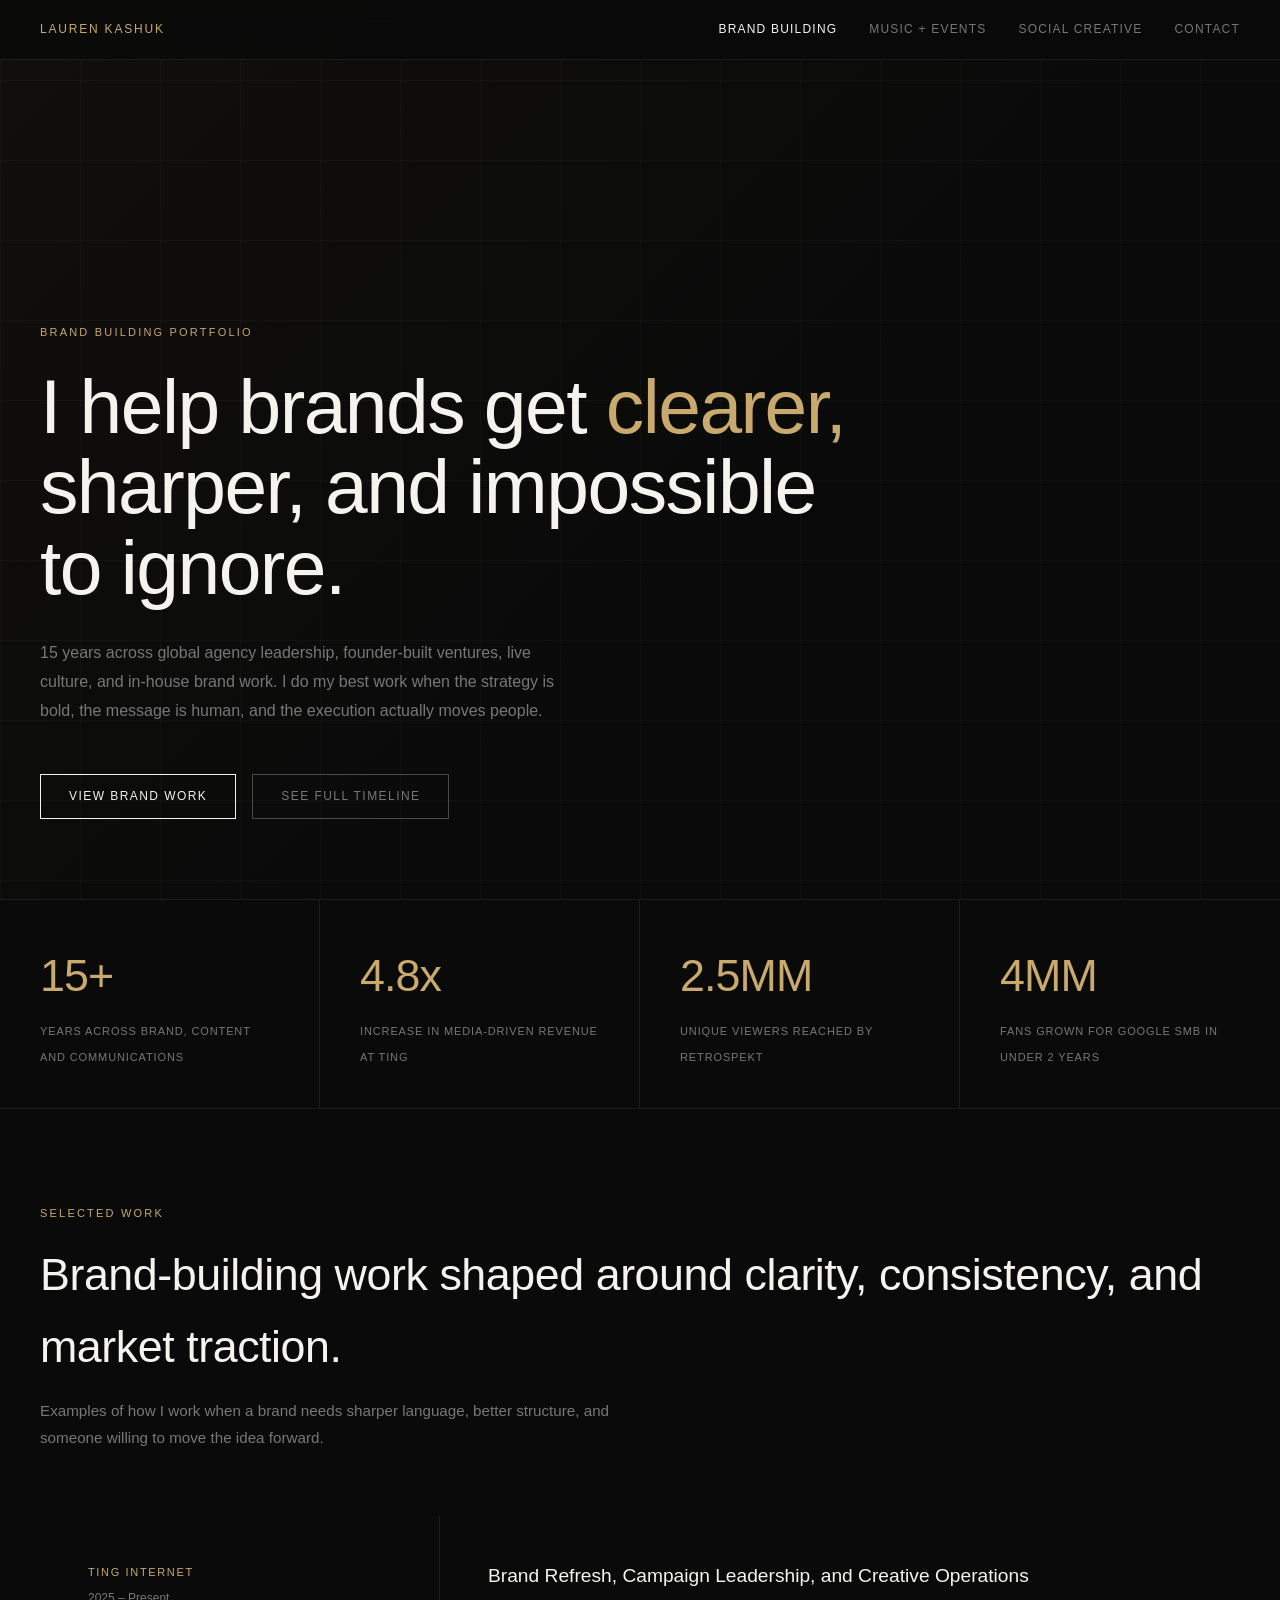
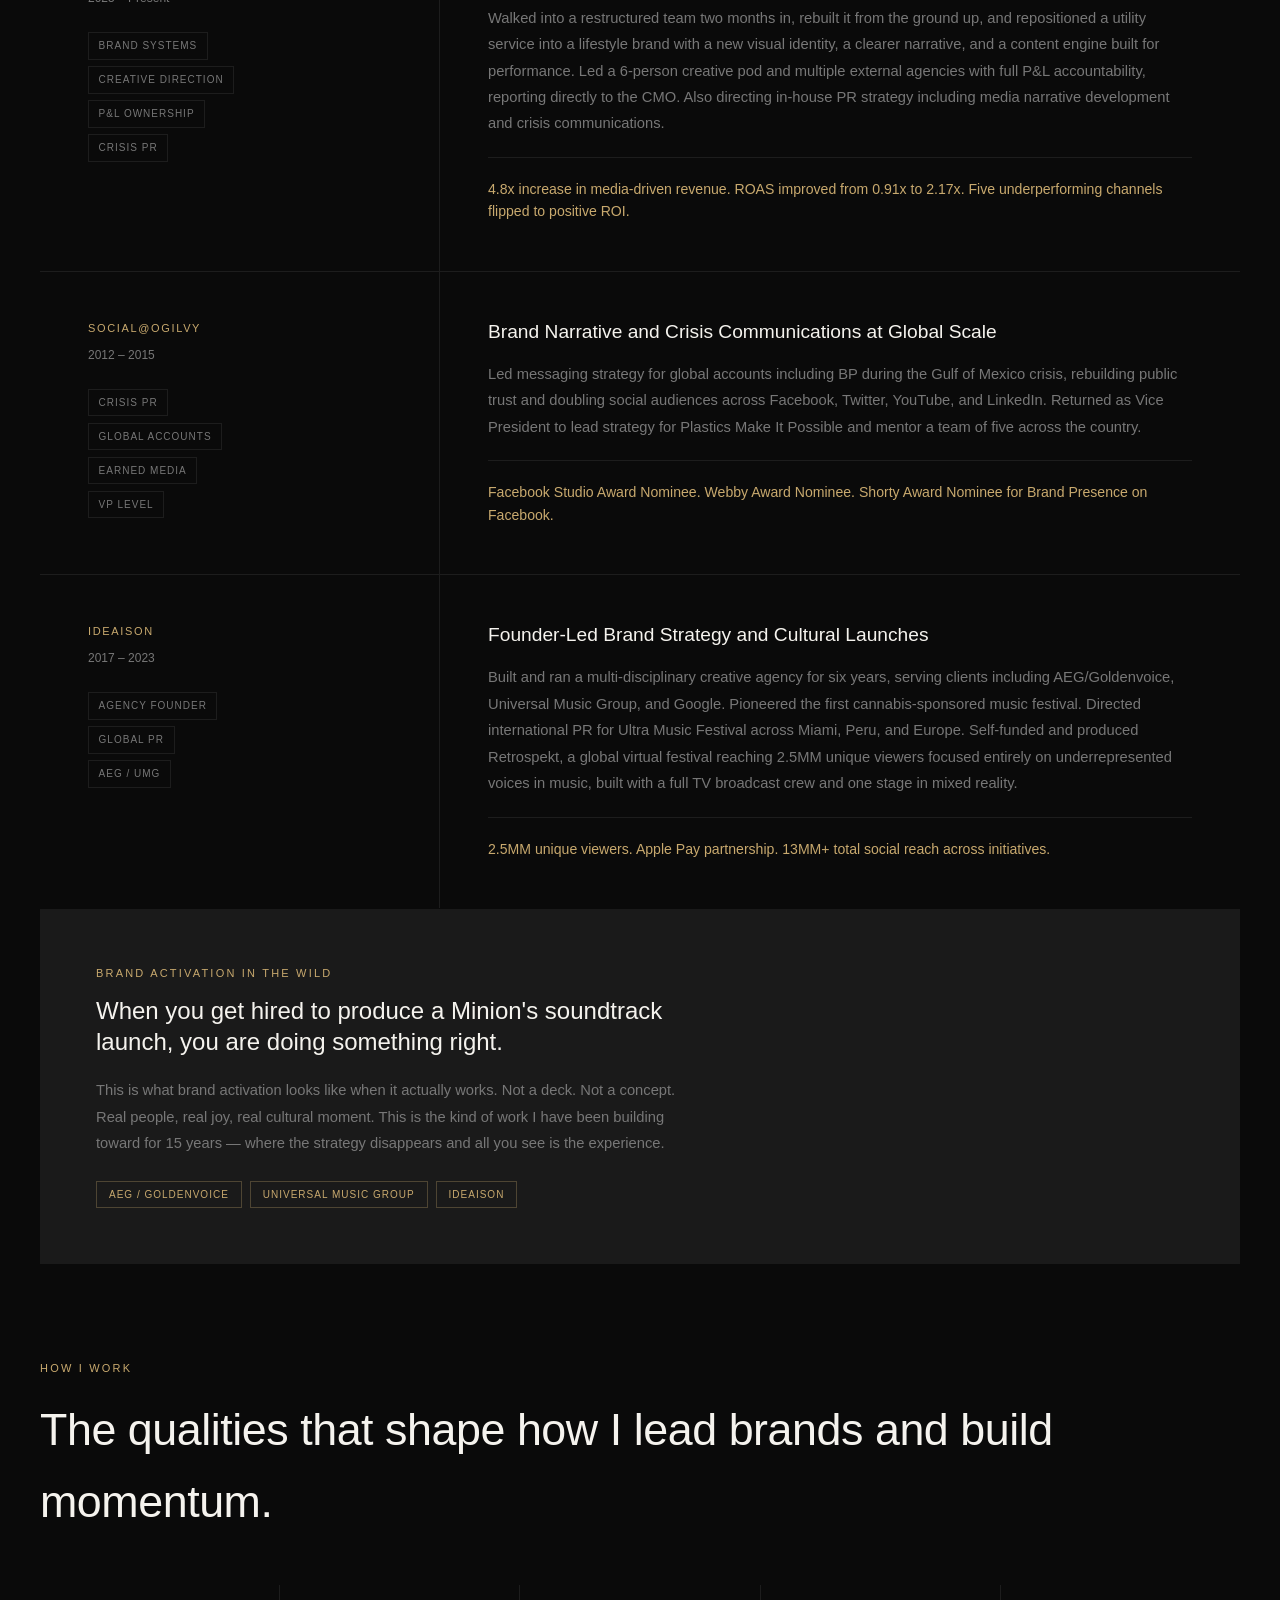
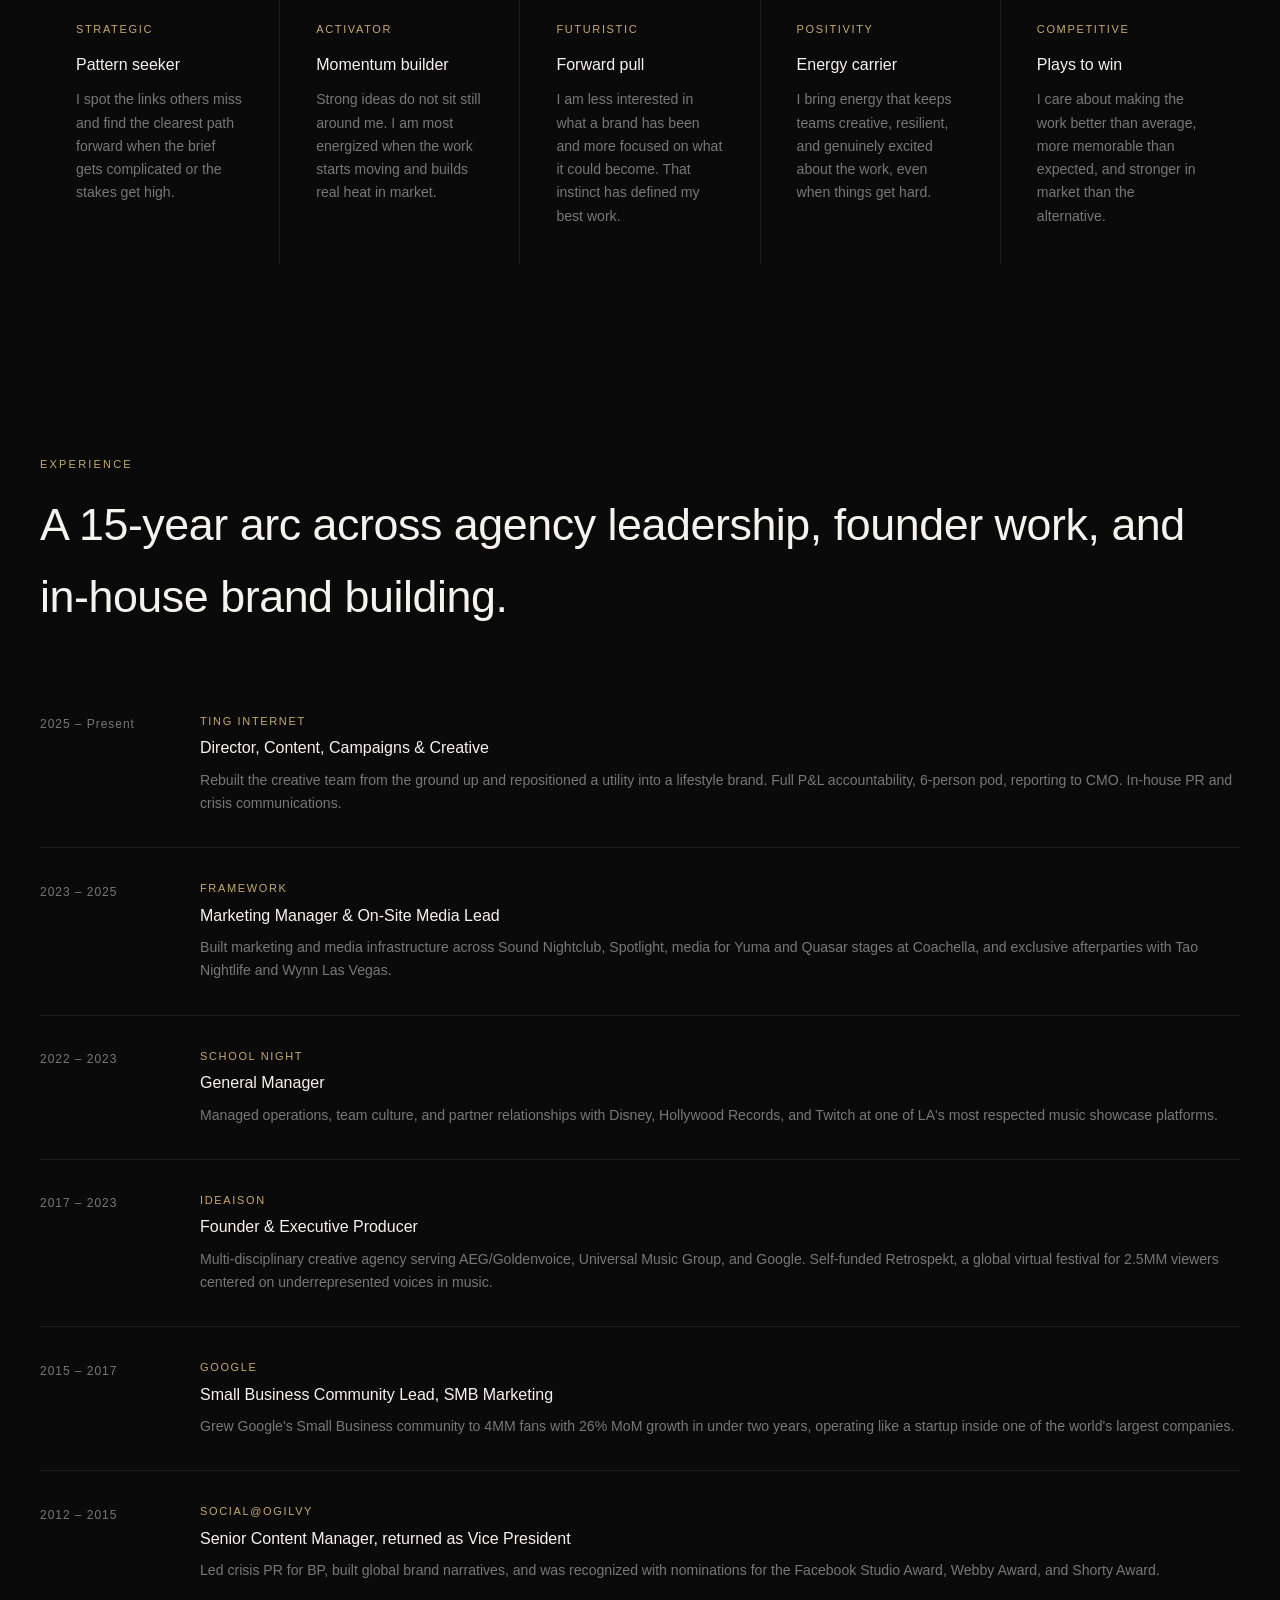
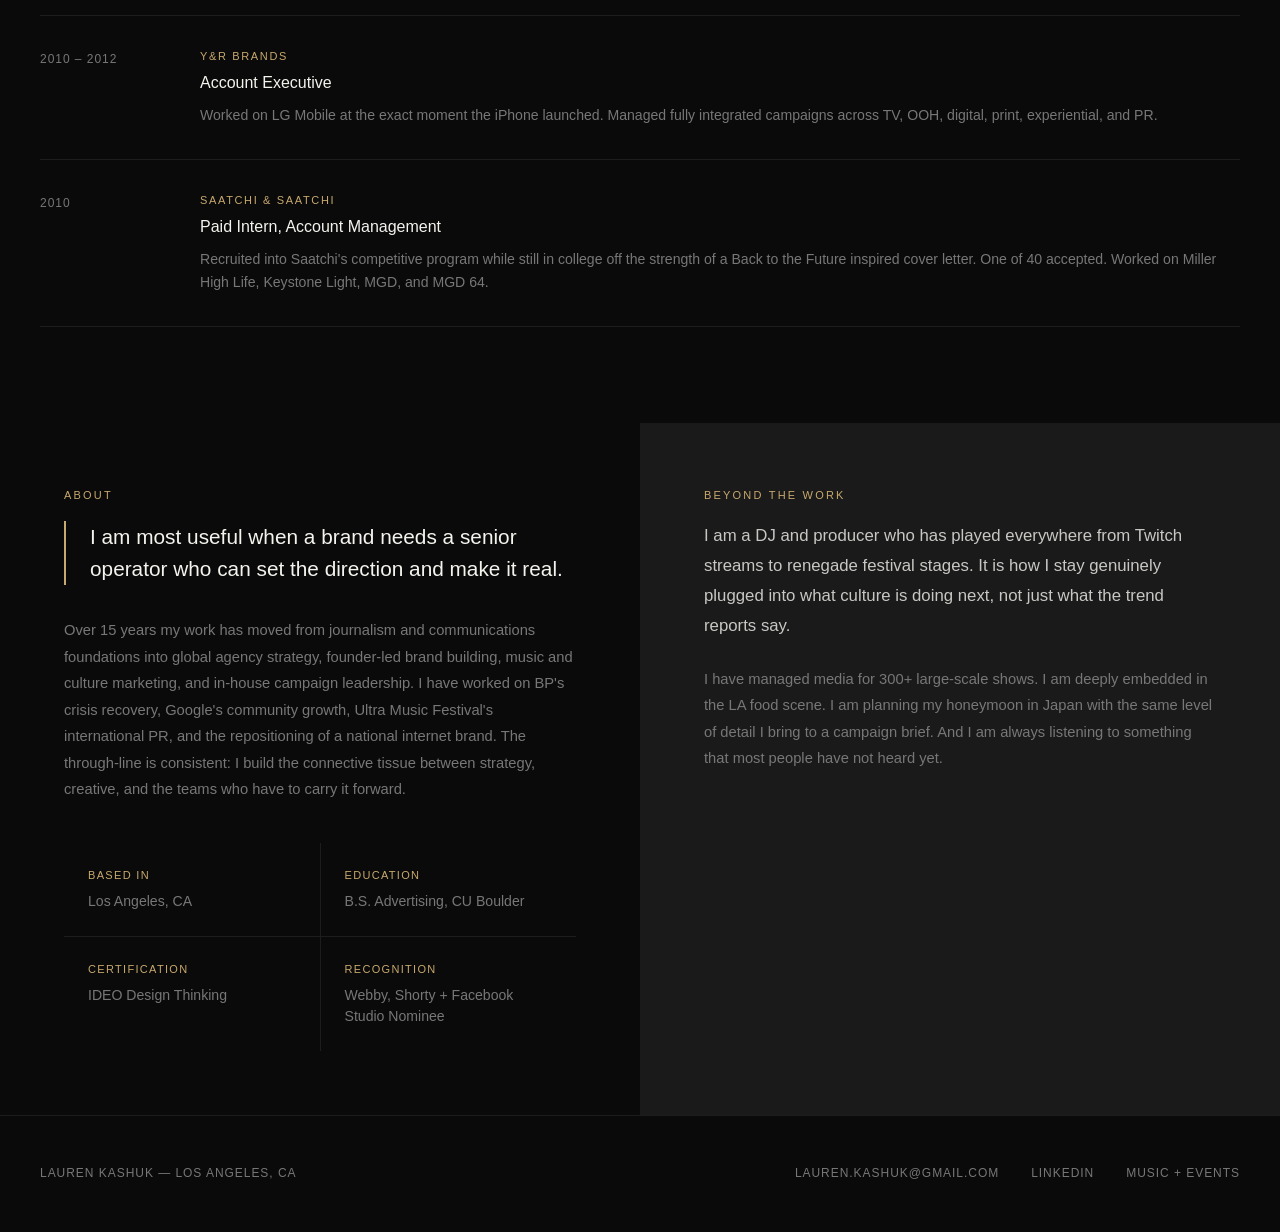
==== commit 6b6f6699: "Update index.html" ====
--- a/index.html
+++ b/index.html
@@ -118,6 +118,7 @@
   <div class="nav-links">
     <a href="index.html" class="active">Brand Building</a>
     <a href="music-events.html">Music + Events</a>
+    <a href="social-creative.html">Social Creative</a>
     <a href="#contact">Contact</a>
   </div>
 </nav>
